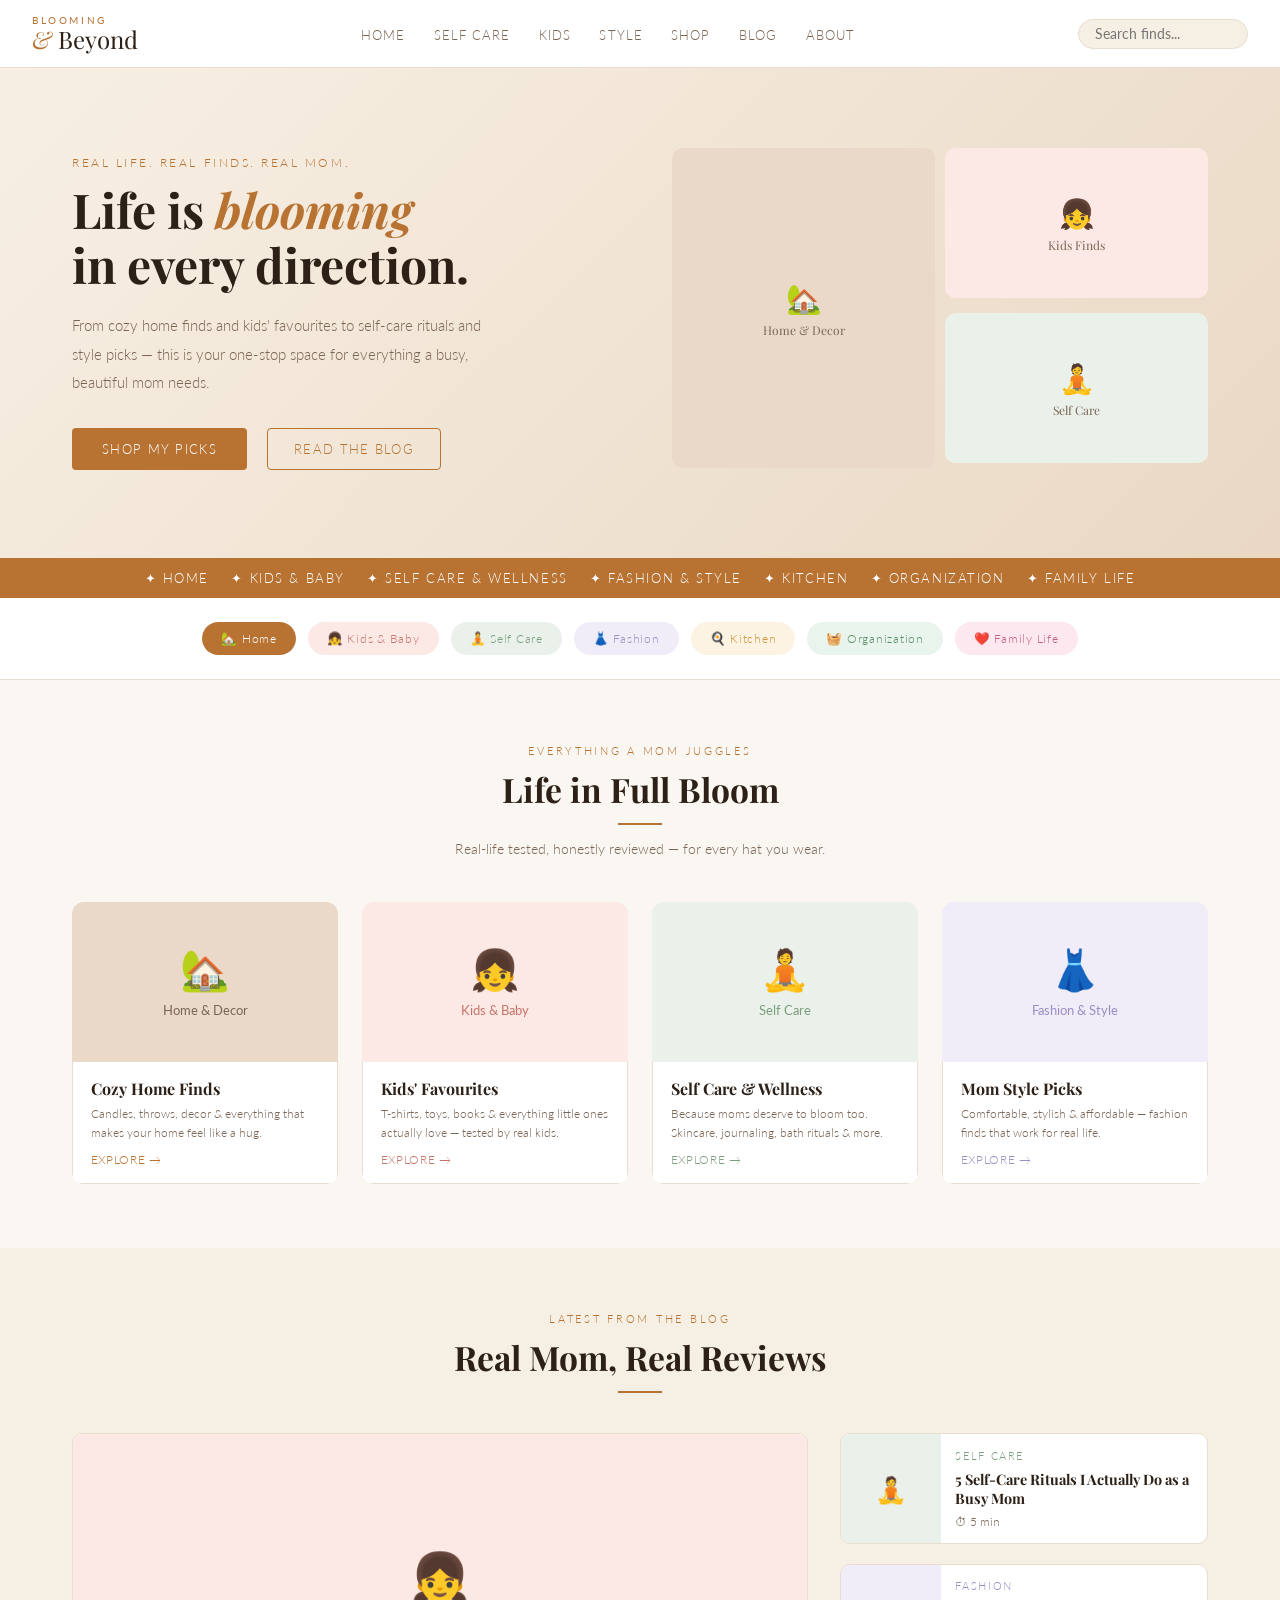
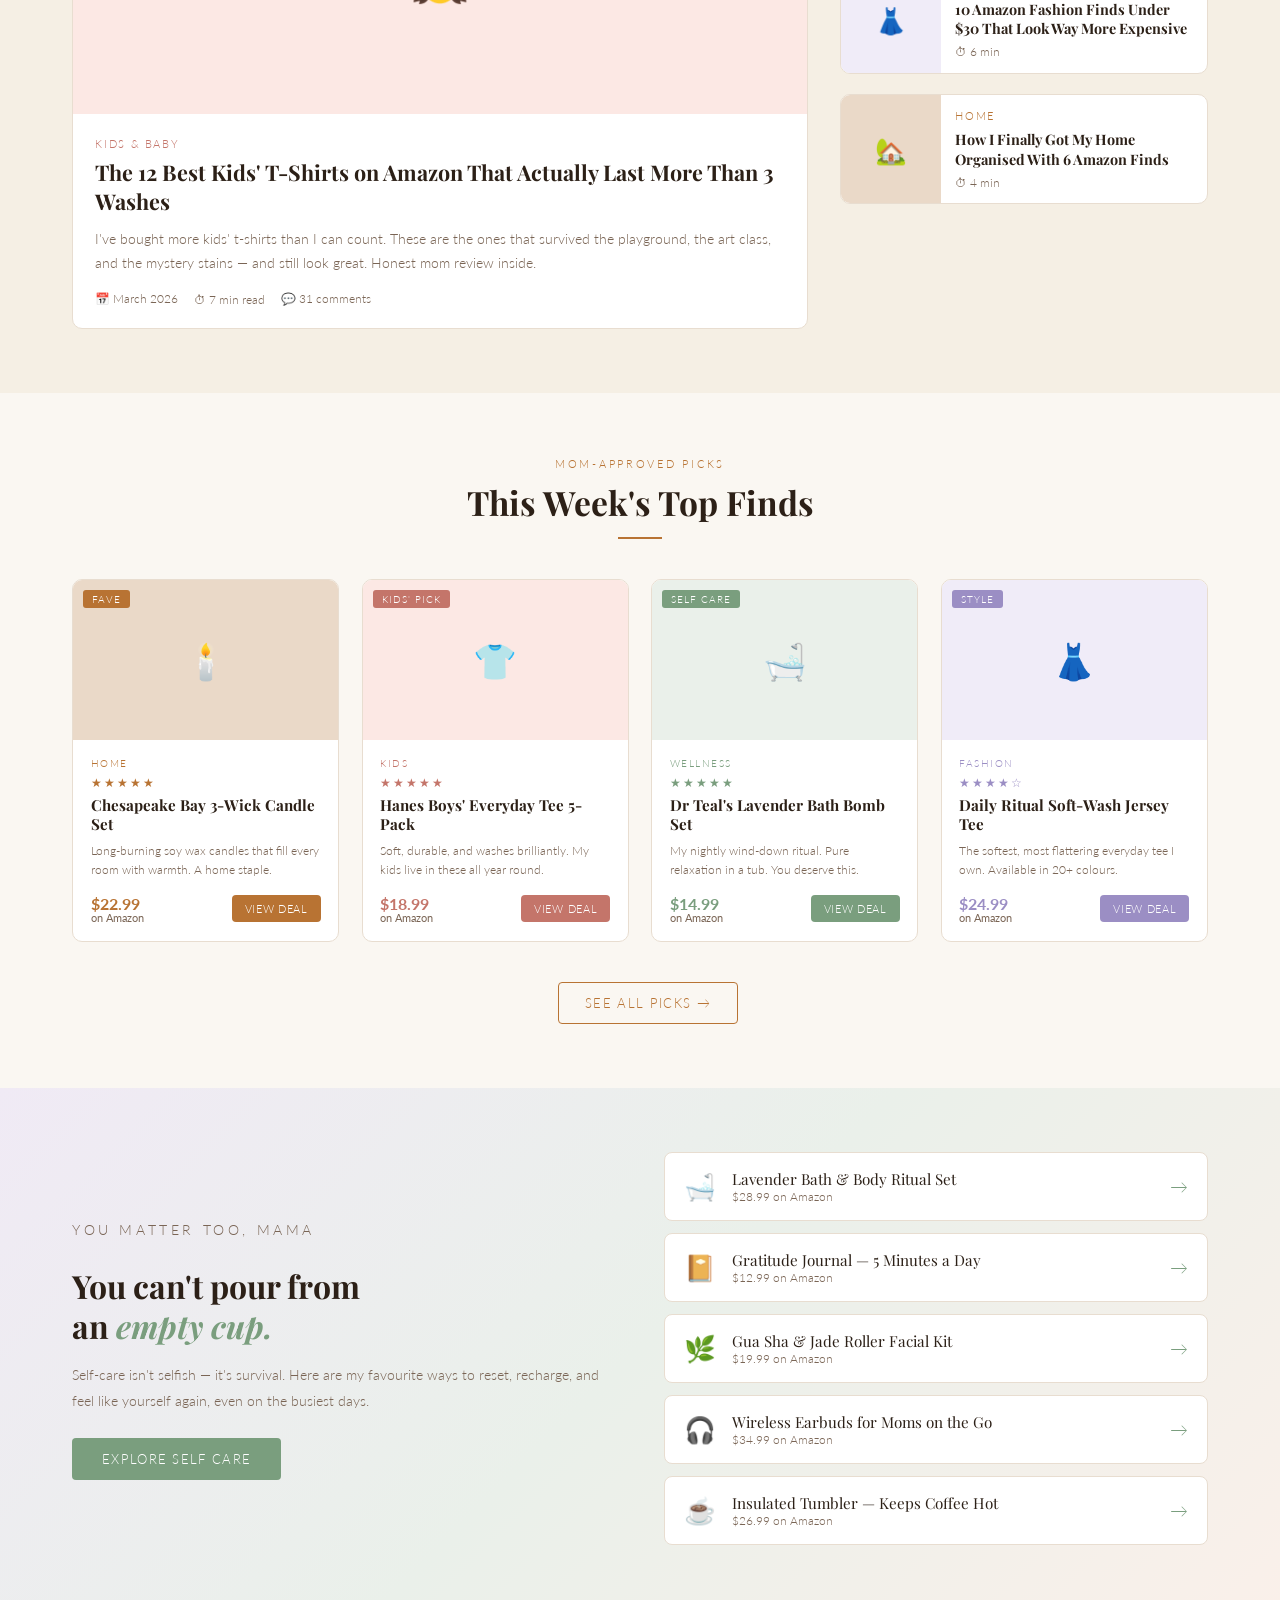
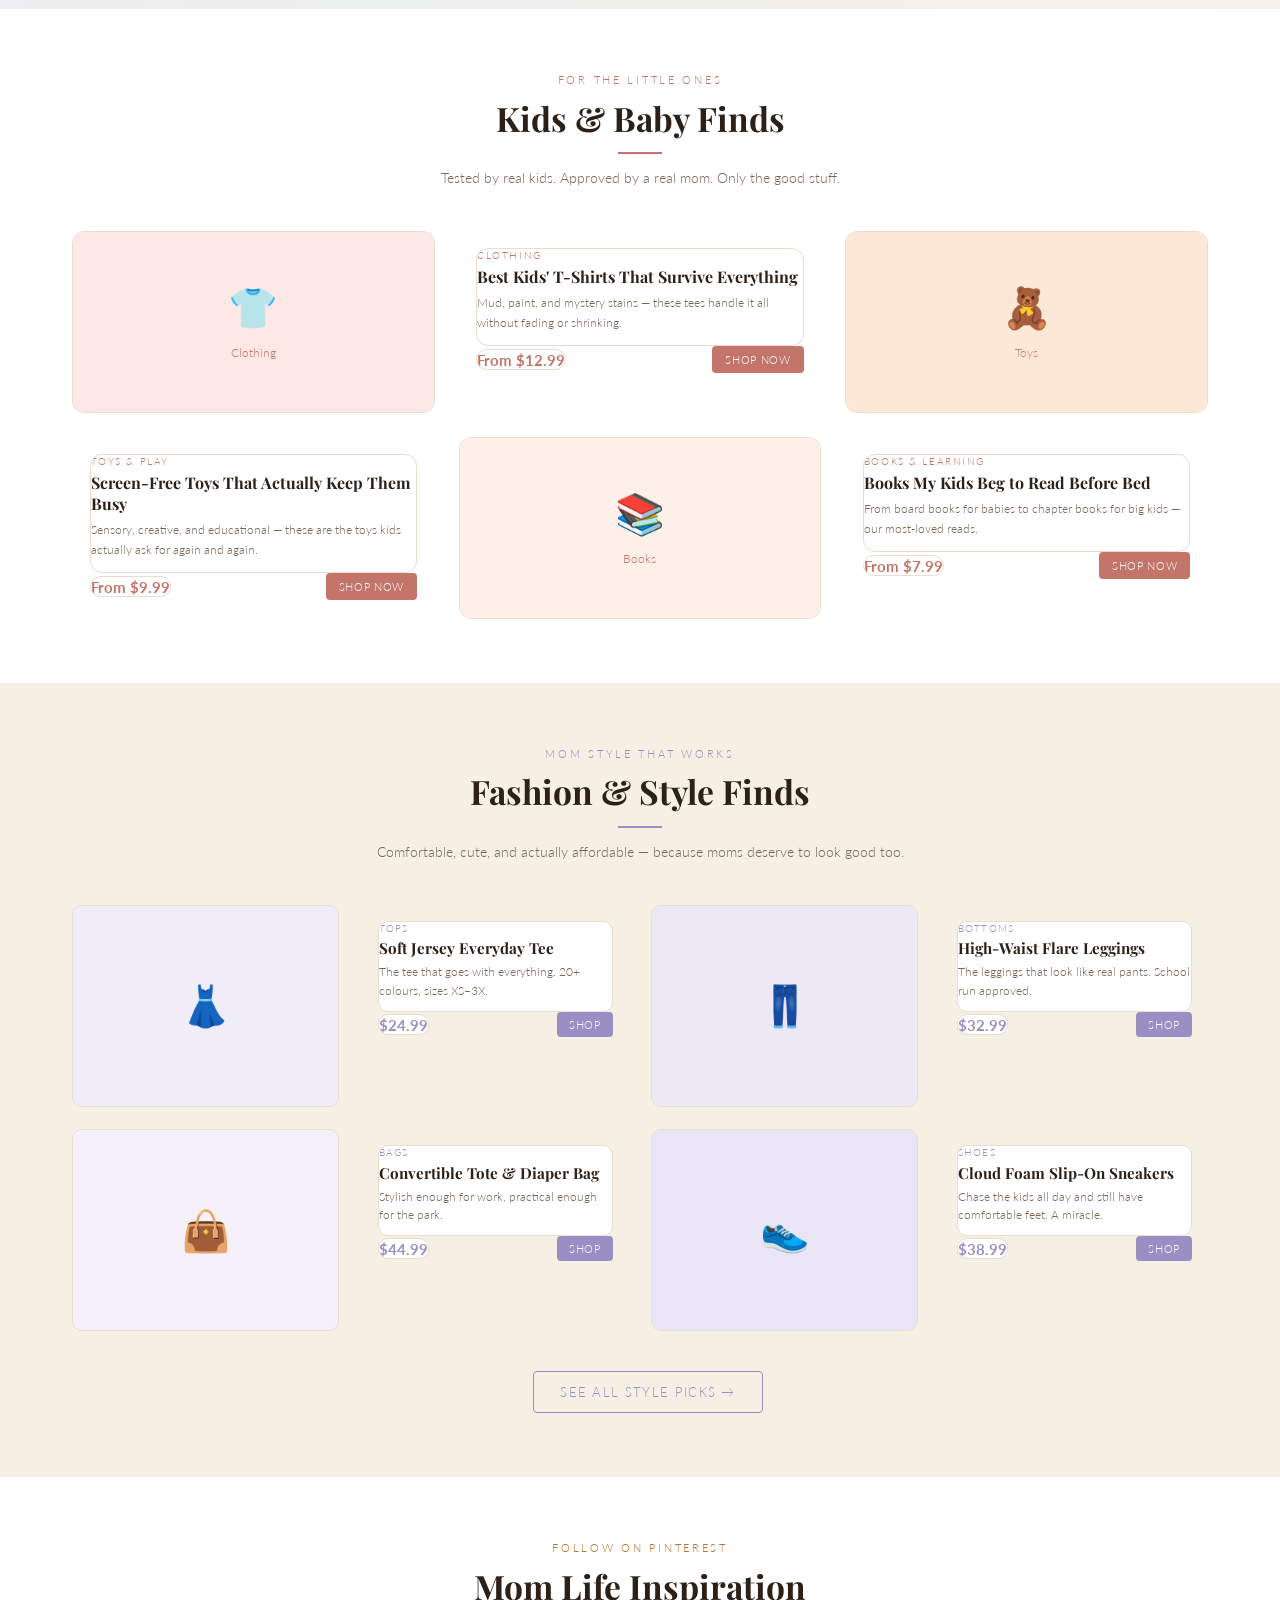
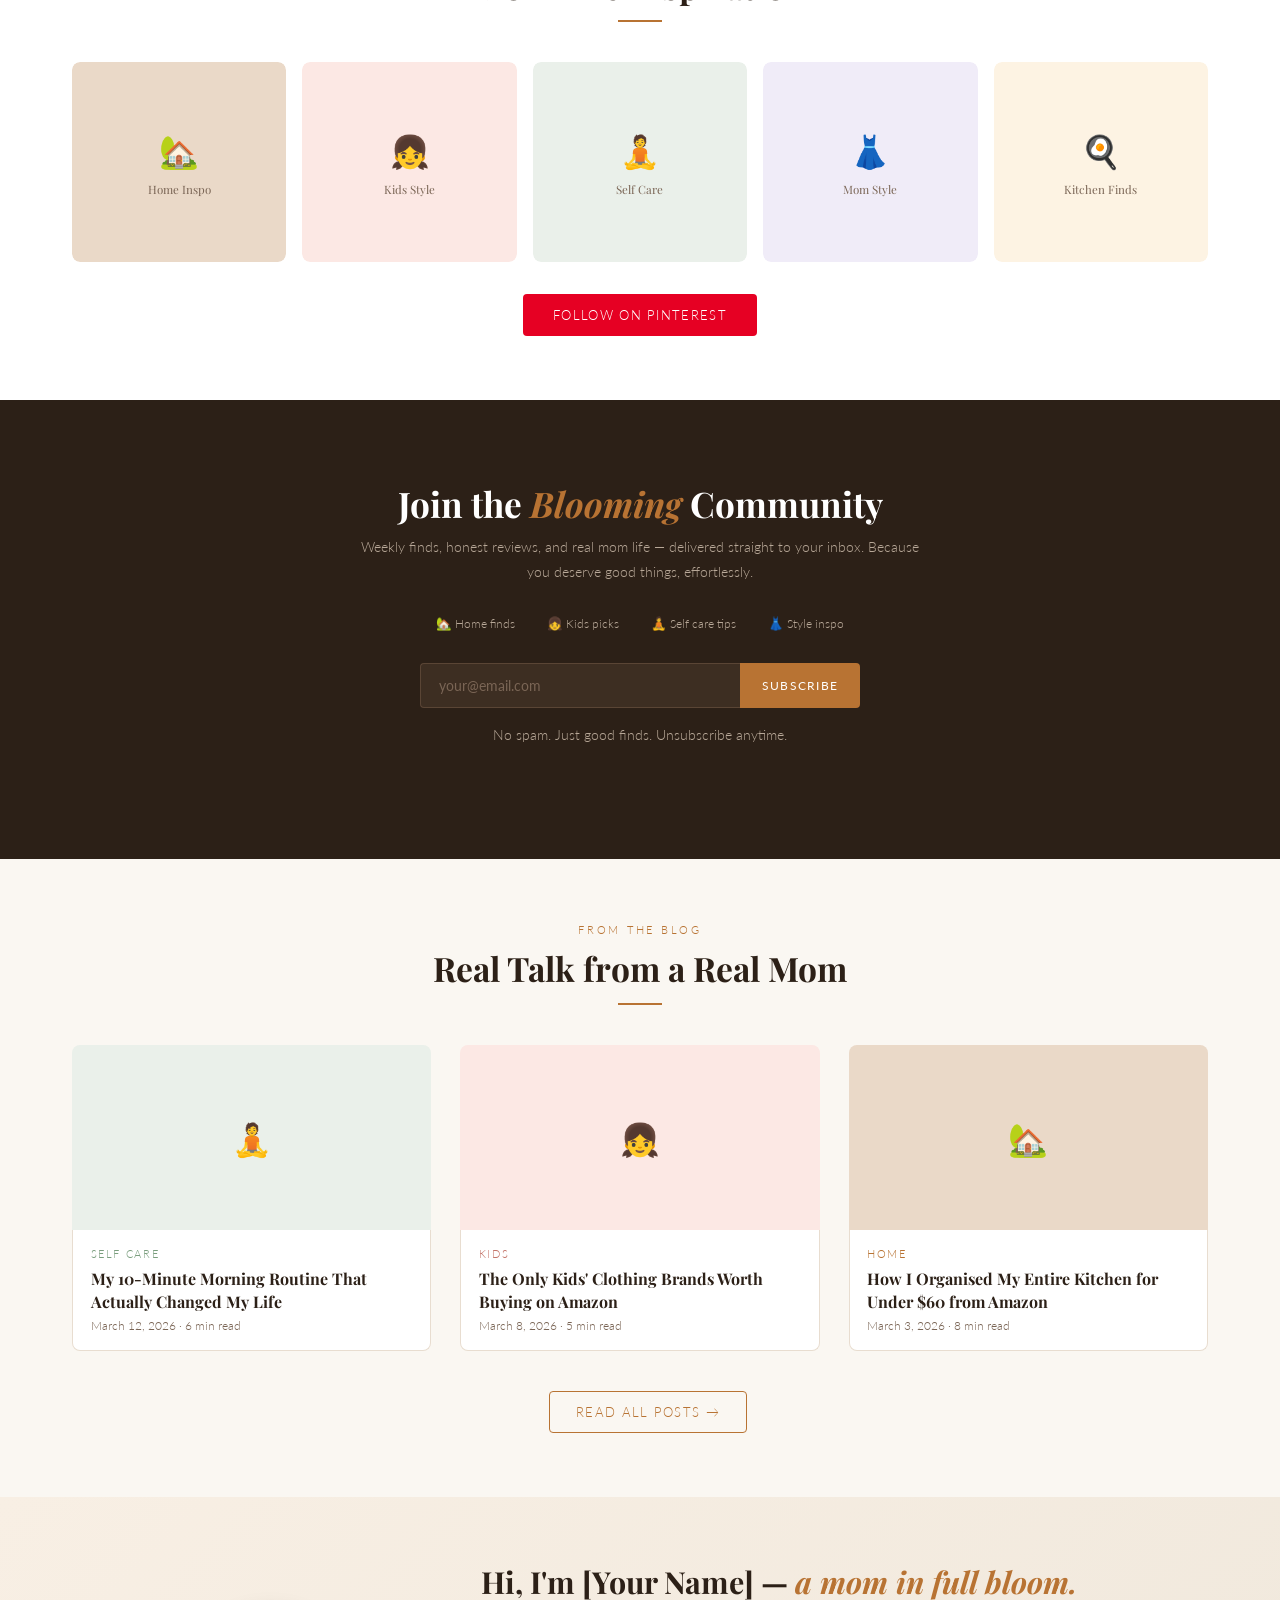
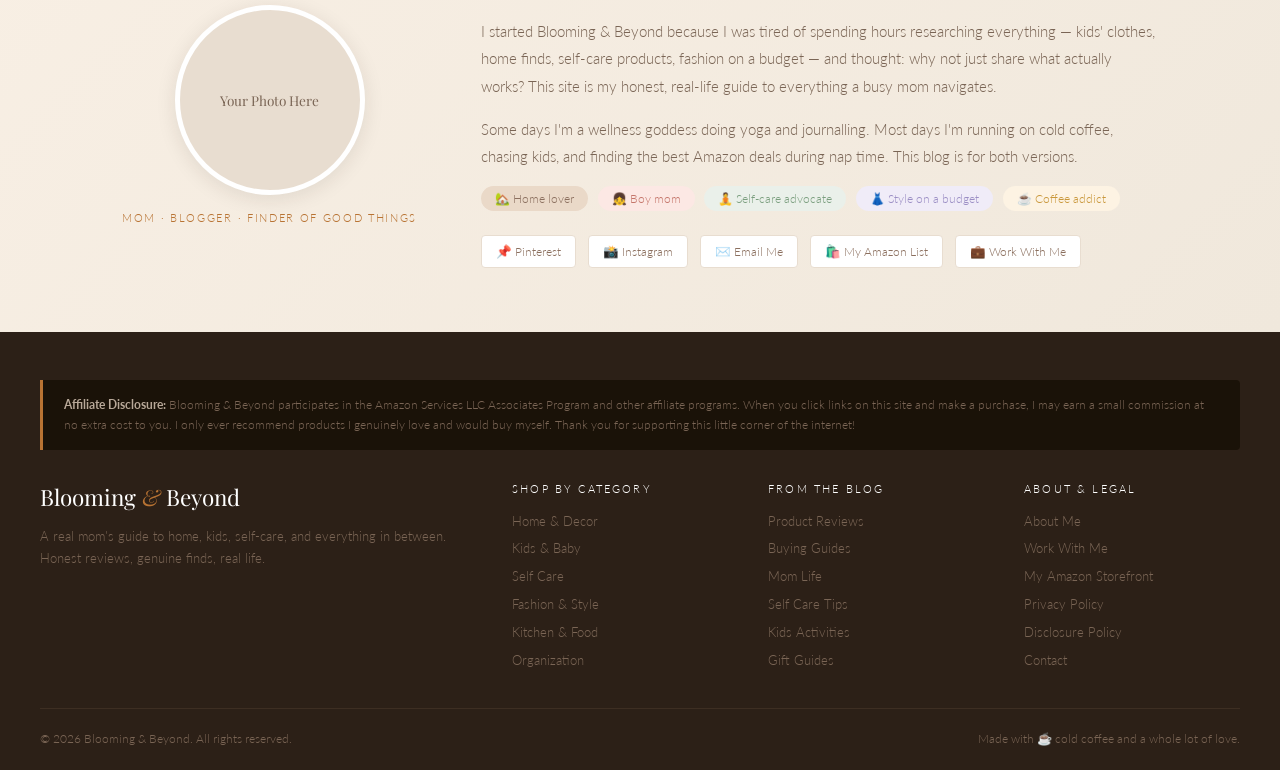
==== index.html @ 8b0863d2 "Add files via upload" ====
<!DOCTYPE html>
<html lang="en">
<head>
<meta charset="UTF-8">
<meta name="viewport" content="width=device-width, initial-scale=1.0">
<title>Blooming & Beyond — A Mom's Guide to Everything That Matters</title>
<link href="https://fonts.googleapis.com/css2?family=Playfair+Display:ital,wght@0,400;0,600;1,400&family=Lato:wght@300;400;700&display=swap" rel="stylesheet">
<style>
:root{--cream:#FAF7F2;--warm:#F5EFE4;--sand:#E8DDD0;--brown:#8B6F5E;--dark:#2C2017;--accent:#B87333;--rose:#C4756A;--sage:#7A9E7E;--lavender:#9B8EC4;--text:#3D2E22;--muted:#7A6555;--white:#FFFFFF;--tag-bg:#EDE4D9;}
*{margin:0;padding:0;box-sizing:border-box;}html{scroll-behavior:smooth;}
body{background:var(--cream);color:var(--text);font-family:'Lato',sans-serif;font-weight:300;}

/* NAV */
nav{background:var(--white);border-bottom:1px solid var(--sand);position:sticky;top:0;z-index:100;padding:0 2rem;display:flex;align-items:center;justify-content:space-between;height:68px;}
.nav-logo{font-family:'Playfair Display',serif;font-size:1.5rem;color:var(--dark);text-decoration:none;display:flex;flex-direction:column;line-height:1.1;}
.nav-logo .sub{font-size:.65rem;letter-spacing:.25em;text-transform:uppercase;color:var(--accent);font-family:'Lato',sans-serif;font-weight:400;}
.nav-logo .main em{color:var(--accent);font-style:italic;}
.nav-links{display:flex;gap:1.8rem;list-style:none;}
.nav-links a{text-decoration:none;color:var(--muted);font-size:.8rem;letter-spacing:.08em;text-transform:uppercase;transition:color .2s;}
.nav-links a:hover{color:var(--accent);}
.nav-search{background:var(--warm);border:1px solid var(--sand);border-radius:20px;padding:6px 16px;font-family:'Lato',sans-serif;font-size:.85rem;color:var(--muted);outline:none;width:170px;}

/* HERO */
.hero-outer{background:linear-gradient(135deg,#F8EFE4,#F0E4D4,#EAD8C4);}
.hero{max-width:1200px;margin:0 auto;padding:5rem 2rem;display:grid;grid-template-columns:1fr 1fr;gap:4rem;align-items:center;}
.hero-eyebrow{font-size:.72rem;letter-spacing:.22em;text-transform:uppercase;color:var(--accent);margin-bottom:.8rem;}
.hero-title{font-family:'Playfair Display',serif;font-size:3rem;line-height:1.15;color:var(--dark);margin-bottom:1.2rem;}
.hero-title em{color:var(--accent);font-style:italic;}
.hero-desc{font-size:.95rem;line-height:1.85;color:var(--muted);margin-bottom:2rem;max-width:420px;}
.btn-primary{background:var(--accent);color:var(--white);border:none;padding:13px 30px;border-radius:4px;font-family:'Lato',sans-serif;font-size:.82rem;letter-spacing:.1em;text-transform:uppercase;cursor:pointer;text-decoration:none;display:inline-block;transition:background .2s,transform .1s;}
.btn-primary:hover{background:#9A5F28;transform:translateY(-1px);}
.btn-outline{background:transparent;color:var(--accent);border:1.5px solid var(--accent);padding:12px 26px;border-radius:4px;font-family:'Lato',sans-serif;font-size:.82rem;letter-spacing:.1em;text-transform:uppercase;cursor:pointer;text-decoration:none;display:inline-block;margin-left:1rem;transition:all .2s;}
.btn-outline:hover{background:var(--accent);color:var(--white);}
.hero-mosaic{display:grid;grid-template-columns:1fr 1fr;grid-template-rows:auto auto auto;gap:10px;}
.mosaic-cell{border-radius:10px;overflow:hidden;}
.mosaic-cell.tall{grid-row:span 2;}
.iph{display:flex;flex-direction:column;align-items:center;justify-content:center;gap:.4rem;font-family:'Playfair Display',serif;color:var(--muted);text-align:center;padding:1rem;}
.iph .ico{font-size:1.8rem;}
.iph .lbl{font-size:.75rem;}

/* TAGLINE STRIP */
.tagline-strip{background:var(--accent);padding:.75rem 2rem;text-align:center;}
.tagline-strip p{color:var(--white);font-size:.82rem;letter-spacing:.12em;text-transform:uppercase;}

/* CATEGORIES */
.categories{background:var(--white);border-bottom:1px solid var(--sand);padding:1.5rem 2rem;}
.cat-inner{max-width:1200px;margin:0 auto;display:flex;gap:.75rem;justify-content:center;flex-wrap:wrap;}
.cat-pill{text-decoration:none;padding:8px 18px;border-radius:20px;font-size:.78rem;letter-spacing:.06em;transition:all .2s;border:1px solid transparent;display:flex;align-items:center;gap:6px;}
.cat-pill.home{background:#EDE4D9;color:#8B6F5E;}.cat-pill.home:hover,.cat-pill.home.active{background:#B87333;color:#fff;}
.cat-pill.kids{background:#FCE8E4;color:#C4756A;}.cat-pill.kids:hover,.cat-pill.kids.active{background:#C4756A;color:#fff;}
.cat-pill.self{background:#EAF0EA;color:#7A9E7E;}.cat-pill.self:hover,.cat-pill.self.active{background:#7A9E7E;color:#fff;}
.cat-pill.fashion{background:#F0ECF8;color:#9B8EC4;}.cat-pill.fashion:hover,.cat-pill.fashion.active{background:#9B8EC4;color:#fff;}
.cat-pill.kitchen{background:#FDF3E3;color:#C9973A;}.cat-pill.kitchen:hover,.cat-pill.kitchen.active{background:#C9973A;color:#fff;}
.cat-pill.org{background:#E8F4EC;color:#5A8F6A;}.cat-pill.org:hover,.cat-pill.org.active{background:#5A8F6A;color:#fff;}
.cat-pill.family{background:#FDE8F0;color:#C06080;}.cat-pill.family:hover,.cat-pill.family.active{background:#C06080;color:#fff;}

/* SECTION COMMON */
.section-wrap{max-width:1200px;margin:0 auto;padding:4rem 2rem;}
.section-header{text-align:center;margin-bottom:2.5rem;}
.section-eyebrow{font-size:.68rem;letter-spacing:.25em;text-transform:uppercase;color:var(--accent);margin-bottom:.6rem;}
.section-title{font-family:'Playfair Display',serif;font-size:2.1rem;color:var(--dark);}
.section-line{width:44px;height:2px;background:var(--accent);margin:.8rem auto 0;}
.section-desc{font-size:.9rem;color:var(--muted);margin-top:.75rem;line-height:1.7;}

/* LIFE CATEGORY BLOCKS */
.life-grid{display:grid;grid-template-columns:repeat(4,1fr);gap:1.5rem;}
.life-card{border-radius:12px;overflow:hidden;text-decoration:none;color:inherit;display:block;transition:transform .2s,box-shadow .2s;position:relative;}
.life-card:hover{transform:translateY(-4px);box-shadow:0 10px 28px rgba(44,32,23,.12);}
.life-img{min-height:160px;display:flex;flex-direction:column;align-items:center;justify-content:center;gap:.5rem;}
.life-img .ico{font-size:2.5rem;}
.life-img .lbl{font-size:.8rem;font-family:'Lato',sans-serif;font-weight:400;}
.life-body{padding:1rem 1.1rem;background:var(--white);border:1px solid var(--sand);border-top:none;}
.life-title{font-family:'Playfair Display',serif;font-size:1rem;color:var(--dark);margin-bottom:.3rem;}
.life-desc{font-size:.78rem;color:var(--muted);line-height:1.55;}
.life-link{font-size:.75rem;color:var(--accent);letter-spacing:.06em;text-transform:uppercase;margin-top:.6rem;display:block;}

/* FEATURED POST */
.posts-grid{display:grid;grid-template-columns:2fr 1fr;gap:2rem;}
.post-card{background:var(--white);border-radius:10px;overflow:hidden;border:1px solid var(--sand);transition:transform .2s,box-shadow .2s;text-decoration:none;color:inherit;display:block;}
.post-card:hover{transform:translateY(-4px);box-shadow:0 12px 32px rgba(44,32,23,.1);}
.post-body{padding:1.4rem;}
.post-tag{font-size:.68rem;letter-spacing:.15em;text-transform:uppercase;margin-bottom:.5rem;}
.post-tag.home{color:var(--accent);}
.post-tag.kids{color:var(--rose);}
.post-tag.self{color:var(--sage);}
.post-tag.fashion{color:var(--lavender);}
.post-tag.kitchen{color:#C9973A;}
.post-tag.org{color:#5A8F6A;}
.post-title{font-family:'Playfair Display',serif;font-size:1.35rem;color:var(--dark);line-height:1.35;margin-bottom:.7rem;}
.post-excerpt{font-size:.88rem;line-height:1.7;color:var(--muted);margin-bottom:1rem;}
.post-meta{font-size:.73rem;color:var(--muted);display:flex;align-items:center;gap:1rem;}
.side-posts{display:flex;flex-direction:column;gap:1.25rem;}
.side-post{background:var(--white);border-radius:10px;overflow:hidden;border:1px solid var(--sand);transition:transform .2s;text-decoration:none;color:inherit;display:grid;grid-template-columns:100px 1fr;}
.side-post:hover{transform:translateY(-2px);}
.side-post .post-body{padding:.9rem;}
.side-post .post-title{font-size:.9rem;margin-bottom:.35rem;}

/* PRODUCT PICKS */
.products-bg{background:var(--warm);}
.products-grid{display:grid;grid-template-columns:repeat(4,1fr);gap:1.4rem;}
.product-card{background:var(--white);border-radius:10px;border:1px solid var(--sand);overflow:hidden;transition:transform .2s,box-shadow .2s;position:relative;}
.product-card:hover{transform:translateY(-4px);box-shadow:0 8px 24px rgba(44,32,23,.1);}
.product-body{padding:1.1rem;}
.product-tag{font-size:.63rem;letter-spacing:.15em;text-transform:uppercase;margin-bottom:.35rem;}
.product-name{font-family:'Playfair Display',serif;font-size:.95rem;color:var(--dark);margin-bottom:.35rem;line-height:1.3;}
.product-desc{font-size:.78rem;color:var(--muted);line-height:1.55;margin-bottom:.9rem;}
.product-footer{display:flex;align-items:center;justify-content:space-between;}
.product-price{font-size:1rem;font-weight:700;color:var(--accent);}
.product-price sub{font-size:.66rem;font-weight:400;color:var(--muted);display:block;line-height:1;}
.btn-amazon{color:var(--white);border:none;padding:7px 13px;border-radius:4px;font-size:.7rem;letter-spacing:.06em;text-transform:uppercase;cursor:pointer;text-decoration:none;display:inline-block;transition:filter .2s;}
.btn-amazon:hover{filter:brightness(.85);}
.badge{position:absolute;top:10px;left:10px;font-size:.62rem;letter-spacing:.1em;text-transform:uppercase;padding:3px 9px;border-radius:3px;}
.stars{font-size:.78rem;margin-bottom:.35rem;letter-spacing:2px;}

/* SELF CARE SECTION */
.selfcare-bg{background:linear-gradient(135deg,#F0EAF5,#EAF0EA,#FAF0EA);}
.selfcare-grid{display:grid;grid-template-columns:1fr 1fr;gap:3rem;align-items:center;}
.selfcare-text h2{font-family:'Playfair Display',serif;font-size:2rem;color:var(--dark);margin-bottom:1rem;line-height:1.25;}
.selfcare-text h2 em{color:var(--sage);font-style:italic;}
.selfcare-text p{font-size:.9rem;line-height:1.8;color:var(--muted);margin-bottom:1.5rem;}
.selfcare-picks{display:flex;flex-direction:column;gap:.75rem;}
.selfcare-pick{background:var(--white);border-radius:8px;padding:1rem 1.2rem;display:flex;align-items:center;gap:1rem;border:1px solid var(--sand);text-decoration:none;color:inherit;transition:border-color .2s,transform .2s;}
.selfcare-pick:hover{border-color:var(--sage);transform:translateX(4px);}
.selfcare-pick .ico{font-size:1.6rem;flex-shrink:0;}
.selfcare-pick .info .name{font-family:'Playfair Display',serif;font-size:.95rem;color:var(--dark);}
.selfcare-pick .info .price{font-size:.78rem;color:var(--muted);}
.selfcare-pick .arrow{margin-left:auto;color:var(--sage);font-size:1.1rem;}

/* KIDS SECTION */
.kids-bg{background:var(--white);}
.kids-grid{display:grid;grid-template-columns:repeat(3,1fr);gap:1.5rem;}
.kids-card{border-radius:12px;overflow:hidden;text-decoration:none;color:inherit;border:1px solid var(--sand);transition:transform .2s,box-shadow .2s;display:block;}
.kids-card:hover{transform:translateY(-4px);box-shadow:0 8px 24px rgba(44,32,23,.1);}
.kids-img{min-height:180px;display:flex;flex-direction:column;align-items:center;justify-content:center;gap:.5rem;}
.kids-body{padding:1.1rem;background:var(--white);}
.kids-tag{font-size:.65rem;letter-spacing:.15em;text-transform:uppercase;color:var(--rose);margin-bottom:.35rem;}
.kids-title{font-family:'Playfair Display',serif;font-size:1rem;color:var(--dark);margin-bottom:.35rem;line-height:1.3;}
.kids-desc{font-size:.78rem;color:var(--muted);line-height:1.55;margin-bottom:.8rem;}
.kids-footer{display:flex;align-items:center;justify-content:space-between;}
.kids-price{font-size:.95rem;font-weight:700;color:var(--rose);}

/* FASHION SECTION */
.fashion-bg{background:var(--warm);}
.fashion-grid{display:grid;grid-template-columns:repeat(4,1fr);gap:1.4rem;}
.fashion-card{background:var(--white);border-radius:10px;border:1px solid var(--sand);overflow:hidden;transition:transform .2s;position:relative;text-decoration:none;color:inherit;display:block;}
.fashion-card:hover{transform:translateY(-3px);}
.fashion-img{min-height:200px;display:flex;flex-direction:column;align-items:center;justify-content:center;}
.fashion-body{padding:1rem;}
.fashion-tag{font-size:.63rem;letter-spacing:.12em;text-transform:uppercase;color:var(--lavender);margin-bottom:.3rem;}
.fashion-name{font-family:'Playfair Display',serif;font-size:.95rem;color:var(--dark);margin-bottom:.3rem;}
.fashion-desc{font-size:.76rem;color:var(--muted);line-height:1.5;margin-bottom:.7rem;}
.fashion-price{font-size:.95rem;font-weight:700;color:var(--lavender);}

/* PINTEREST */
.pin-grid{display:grid;grid-template-columns:repeat(5,1fr);gap:1rem;}
.pin-card{border-radius:8px;overflow:hidden;position:relative;cursor:pointer;}
.pin-card .iph{transition:transform .3s;}.pin-card:hover .iph{transform:scale(1.04);}
.pin-overlay{position:absolute;inset:0;background:rgba(44,32,23,.45);opacity:0;transition:opacity .3s;display:flex;align-items:center;justify-content:center;}
.pin-card:hover .pin-overlay{opacity:1;}
.pin-save{background:#E60023;color:white;border:none;padding:8px 18px;border-radius:20px;font-family:'Lato',sans-serif;font-size:.8rem;font-weight:700;cursor:pointer;}

/* NEWSLETTER */
.newsletter{background:var(--dark);color:var(--white);padding:5rem 2rem;text-align:center;}
.newsletter-inner{max-width:580px;margin:0 auto;}
.newsletter h2{font-family:'Playfair Display',serif;font-size:2.2rem;margin-bottom:.5rem;}
.newsletter h2 em{color:var(--accent);font-style:italic;}
.newsletter p{font-size:.9rem;color:#B8A898;line-height:1.7;margin-bottom:2rem;}
.nl-perks{display:flex;justify-content:center;gap:2rem;margin-bottom:2rem;flex-wrap:wrap;}
.nl-perk{font-size:.78rem;color:#B8A898;display:flex;align-items:center;gap:.4rem;}
.nl-form{display:flex;max-width:440px;margin:0 auto;}
.nl-input{flex:1;padding:13px 18px;border:1px solid #5A4535;border-right:none;border-radius:4px 0 0 4px;font-family:'Lato',sans-serif;font-size:.88rem;outline:none;background:#3D2E22;color:var(--white);}
.nl-input::placeholder{color:#7A6555;}
.nl-btn{background:var(--accent);color:white;border:none;padding:13px 22px;border-radius:0 4px 4px 0;font-family:'Lato',sans-serif;font-size:.78rem;letter-spacing:.1em;text-transform:uppercase;cursor:pointer;white-space:nowrap;}
.nl-btn:hover{background:#9A5F28;}
.nl-note{font-size:.72rem;color:#5A4535;margin-top:.9rem;}

/* RECENT BLOG */
.blog-grid{display:grid;grid-template-columns:repeat(3,1fr);gap:1.8rem;}
.blog-card{text-decoration:none;color:inherit;display:block;}
.blog-info{padding:1.1rem;background:var(--white);border:1px solid var(--sand);border-top:none;border-radius:0 0 8px 8px;}
.blog-card:hover .blog-info{border-color:var(--accent);}
.blog-info .post-title{font-family:'Playfair Display',serif;font-size:1rem;color:var(--dark);margin-bottom:.4rem;line-height:1.4;}

/* ABOUT */
.about-strip{background:linear-gradient(135deg,#F8EFE4,#F0E8DC);}
.about-inner{max-width:1100px;margin:0 auto;padding:4rem 2rem;display:grid;grid-template-columns:auto 1fr;gap:4rem;align-items:center;}
.about-avatar-wrap{display:flex;flex-direction:column;align-items:center;gap:1rem;}
.about-avatar{width:190px;height:190px;border-radius:50%;background:var(--sand);display:flex;align-items:center;justify-content:center;font-family:'Playfair Display',serif;font-size:.85rem;color:var(--muted);text-align:center;border:5px solid var(--white);box-shadow:0 4px 20px rgba(44,32,23,.1);}
.about-role{font-size:.7rem;letter-spacing:.15em;text-transform:uppercase;color:var(--accent);text-align:center;}
.about-text h3{font-family:'Playfair Display',serif;font-size:1.9rem;color:var(--dark);margin-bottom:1rem;}
.about-text h3 em{color:var(--accent);font-style:italic;}
.about-text p{font-size:.92rem;line-height:1.85;color:var(--muted);margin-bottom:1rem;}
.life-tags{display:flex;gap:.6rem;flex-wrap:wrap;margin-bottom:1.5rem;}
.life-tag{padding:5px 14px;border-radius:14px;font-size:.75rem;}
.social-links{display:flex;gap:.75rem;flex-wrap:wrap;}
.social-link{background:var(--white);color:var(--brown);border:1px solid var(--sand);padding:8px 14px;border-radius:4px;font-size:.78rem;text-decoration:none;transition:all .2s;}
.social-link:hover{background:var(--accent);color:var(--white);border-color:var(--accent);}

/* FOOTER */
footer{background:var(--dark);color:#7A6555;padding:3rem 2rem 1.5rem;}
.footer-inner{max-width:1200px;margin:0 auto;}
.footer-grid{display:grid;grid-template-columns:2fr 1fr 1fr 1fr;gap:2.5rem;margin-bottom:2.5rem;}
.footer-brand{font-family:'Playfair Display',serif;font-size:1.4rem;color:var(--white);margin-bottom:.8rem;}
.footer-brand em{color:var(--accent);font-style:italic;}
.footer-desc{font-size:.82rem;line-height:1.7;}
.footer-heading{font-size:.68rem;letter-spacing:.2em;text-transform:uppercase;color:var(--white);margin-bottom:.9rem;}
.footer-links{list-style:none;display:flex;flex-direction:column;gap:.55rem;}
.footer-links a{text-decoration:none;color:#7A6555;font-size:.82rem;transition:color .2s;}
.footer-links a:hover{color:var(--accent);}
.footer-bottom{border-top:1px solid #3D2E22;padding-top:1.4rem;display:flex;justify-content:space-between;align-items:center;font-size:.76rem;flex-wrap:wrap;gap:.5rem;}
.affiliate-disc{background:#1A1208;border-left:3px solid var(--accent);padding:.9rem 1.3rem;margin-bottom:2rem;font-size:.76rem;line-height:1.7;border-radius:0 4px 4px 0;}

/* ANIMATIONS */
.fade-in{opacity:0;transform:translateY(22px);transition:opacity .65s ease,transform .65s ease;}
.fade-in.visible{opacity:1;transform:translateY(0);}

@media(max-width:900px){
  .hero{grid-template-columns:1fr;padding:3rem 1.5rem;}.hero-text{padding-left:0;}
  .life-grid,.products-grid,.fashion-grid{grid-template-columns:repeat(2,1fr);}
  .kids-grid{grid-template-columns:1fr 1fr;}
  .posts-grid,.selfcare-grid,.about-inner{grid-template-columns:1fr;}
  .pin-grid{grid-template-columns:repeat(3,1fr);}
  .blog-grid{grid-template-columns:1fr 1fr;}
  .footer-grid{grid-template-columns:1fr 1fr;}
}
</style>
</head>
<body>

<!-- NAV -->
<nav>
  <a class="nav-logo" href="#">
    <span class="sub">Blooming</span>
    <span class="main"><em>&</em> Beyond</span>
  </a>
  <ul class="nav-links">
    <li><a href="#home">Home</a></li>
    <li><a href="#selfcare">Self Care</a></li>
    <li><a href="#kids">Kids</a></li>
    <li><a href="#fashion">Style</a></li>
    <li><a href="#products">Shop</a></li>
    <li><a href="#blog">Blog</a></li>
    <li><a href="#about">About</a></li>
  </ul>
  <input class="nav-search" type="text" placeholder="Search finds...">
</nav>

<!-- HERO -->
<section id="home">
<div class="hero-outer">
<div class="hero">
  <div class="hero-text">
    <p class="hero-eyebrow">Real life. Real finds. Real mom.</p>
    <h1 class="hero-title">Life is <em>blooming</em><br>in every direction.</h1>
    <p class="hero-desc">From cozy home finds and kids' favourites to self-care rituals and style picks — this is your one-stop space for everything a busy, beautiful mom needs.</p>
    <a href="#products" class="btn-primary">Shop My Picks</a>
    <a href="#blog" class="btn-outline">Read the Blog</a>
  </div>
  <div class="hero-mosaic">
    <div class="mosaic-cell tall"><div class="iph" style="background:#EAD9C8;min-height:320px;border-radius:10px;"><span class="ico">🏡</span><span class="lbl">Home & Decor</span></div></div>
    <div class="mosaic-cell"><div class="iph" style="background:#FCE8E4;min-height:150px;border-radius:10px;"><span class="ico">👧</span><span class="lbl">Kids Finds</span></div></div>
    <div class="mosaic-cell"><div class="iph" style="background:#EAF0EA;min-height:150px;border-radius:10px;"><span class="ico">🧘</span><span class="lbl">Self Care</span></div></div>
  </div>
</div>
</div>
</section>

<!-- TAGLINE -->
<div class="tagline-strip">
  <p>✦ Home &nbsp;&nbsp; ✦ Kids &amp; Baby &nbsp;&nbsp; ✦ Self Care &amp; Wellness &nbsp;&nbsp; ✦ Fashion &amp; Style &nbsp;&nbsp; ✦ Kitchen &nbsp;&nbsp; ✦ Organization &nbsp;&nbsp; ✦ Family Life</p>
</div>

<!-- CATEGORIES -->
<div class="categories">
  <div class="cat-inner">
    <a href="#" class="cat-pill home active">🏡 Home</a>
    <a href="#" class="cat-pill kids">👧 Kids &amp; Baby</a>
    <a href="#" class="cat-pill self">🧘 Self Care</a>
    <a href="#" class="cat-pill fashion">👗 Fashion</a>
    <a href="#" class="cat-pill kitchen">🍳 Kitchen</a>
    <a href="#" class="cat-pill org">🧺 Organization</a>
    <a href="#" class="cat-pill family">❤️ Family Life</a>
  </div>
</div>

<!-- LIFE SECTIONS OVERVIEW -->
<section class="section-wrap fade-in">
  <div class="section-header">
    <p class="section-eyebrow">Everything a mom juggles</p>
    <h2 class="section-title">Life in Full Bloom</h2>
    <div class="section-line"></div>
    <p class="section-desc">Real-life tested, honestly reviewed — for every hat you wear.</p>
  </div>
  <div class="life-grid">
    <a href="#" class="life-card">
      <div class="life-img" style="background:#EAD9C8;"><span class="ico">🏡</span><span class="lbl" style="color:var(--muted);">Home & Decor</span></div>
      <div class="life-body">
        <h3 class="life-title">Cozy Home Finds</h3>
        <p class="life-desc">Candles, throws, decor & everything that makes your home feel like a hug.</p>
        <span class="life-link">Explore →</span>
      </div>
    </a>
    <a href="#" class="life-card">
      <div class="life-img" style="background:#FCE8E4;"><span class="ico">👧</span><span class="lbl" style="color:#C4756A;">Kids & Baby</span></div>
      <div class="life-body">
        <h3 class="life-title">Kids' Favourites</h3>
        <p class="life-desc">T-shirts, toys, books & everything little ones actually love — tested by real kids.</p>
        <span class="life-link" style="color:var(--rose);">Explore →</span>
      </div>
    </a>
    <a href="#" class="life-card">
      <div class="life-img" style="background:#EAF0EA;"><span class="ico">🧘</span><span class="lbl" style="color:#7A9E7E;">Self Care</span></div>
      <div class="life-body">
        <h3 class="life-title">Self Care & Wellness</h3>
        <p class="life-desc">Because moms deserve to bloom too. Skincare, journaling, bath rituals & more.</p>
        <span class="life-link" style="color:var(--sage);">Explore →</span>
      </div>
    </a>
    <a href="#" class="life-card">
      <div class="life-img" style="background:#F0ECF8;"><span class="ico">👗</span><span class="lbl" style="color:#9B8EC4;">Fashion & Style</span></div>
      <div class="life-body">
        <h3 class="life-title">Mom Style Picks</h3>
        <p class="life-desc">Comfortable, stylish & affordable — fashion finds that work for real life.</p>
        <span class="life-link" style="color:var(--lavender);">Explore →</span>
      </div>
    </a>
  </div>
</section>

<!-- FEATURED BLOG POSTS -->
<section style="background:var(--warm);">
<div class="section-wrap fade-in">
  <div class="section-header">
    <p class="section-eyebrow">Latest from the blog</p>
    <h2 class="section-title">Real Mom, Real Reviews</h2>
    <div class="section-line"></div>
  </div>
  <div class="posts-grid">
    <a href="#" class="post-card">
      <div class="iph" style="background:#FCE8E4;min-height:280px;border-radius:0;font-size:3rem;"><span>👧</span></div>
      <div class="post-body">
        <p class="post-tag kids">Kids & Baby</p>
        <h2 class="post-title">The 12 Best Kids' T-Shirts on Amazon That Actually Last More Than 3 Washes</h2>
        <p class="post-excerpt">I've bought more kids' t-shirts than I can count. These are the ones that survived the playground, the art class, and the mystery stains — and still look great. Honest mom review inside.</p>
        <div class="post-meta"><span>📅 March 2026</span><span>⏱ 7 min read</span><span>💬 31 comments</span></div>
      </div>
    </a>
    <div class="side-posts">
      <a href="#" class="side-post">
        <div class="iph" style="background:#EAF0EA;min-height:100px;font-size:1.6rem;border-radius:0;"><span>🧘</span></div>
        <div class="post-body"><p class="post-tag self">Self Care</p><h3 class="post-title">5 Self-Care Rituals I Actually Do as a Busy Mom</h3><p class="post-meta"><span>⏱ 5 min</span></p></div>
      </a>
      <a href="#" class="side-post">
        <div class="iph" style="background:#F0ECF8;min-height:100px;font-size:1.6rem;border-radius:0;"><span>👗</span></div>
        <div class="post-body"><p class="post-tag fashion">Fashion</p><h3 class="post-title">10 Amazon Fashion Finds Under $30 That Look Way More Expensive</h3><p class="post-meta"><span>⏱ 6 min</span></p></div>
      </a>
      <a href="#" class="side-post">
        <div class="iph" style="background:#EAD9C8;min-height:100px;font-size:1.6rem;border-radius:0;"><span>🏡</span></div>
        <div class="post-body"><p class="post-tag home">Home</p><h3 class="post-title">How I Finally Got My Home Organised With 6 Amazon Finds</h3><p class="post-meta"><span>⏱ 4 min</span></p></div>
      </a>
    </div>
  </div>
</div>
</section>

<!-- PRODUCT PICKS -->
<section id="products">
<div class="section-wrap fade-in">
  <div class="section-header">
    <p class="section-eyebrow">Mom-approved picks</p>
    <h2 class="section-title">This Week's Top Finds</h2>
    <div class="section-line"></div>
  </div>
  <div class="products-grid">
    <div class="product-card">
      <span class="badge" style="background:#B87333;color:#fff;">Fave</span>
      <div class="iph" style="background:#EAD9C8;min-height:160px;font-size:2.2rem;"><span>🕯️</span></div>
      <div class="product-body">
        <p class="product-tag" style="color:var(--accent);">Home</p>
        <div class="stars" style="color:var(--accent);">★★★★★</div>
        <h3 class="product-name">Chesapeake Bay 3-Wick Candle Set</h3>
        <p class="product-desc">Long-burning soy wax candles that fill every room with warmth. A home staple.</p>
        <div class="product-footer"><div class="product-price">$22.99<sub>on Amazon</sub></div><a href="#" class="btn-amazon" style="background:#B87333;">View Deal</a></div>
      </div>
    </div>
    <div class="product-card">
      <span class="badge" style="background:#C4756A;color:#fff;">Kids' Pick</span>
      <div class="iph" style="background:#FCE8E4;min-height:160px;font-size:2.2rem;"><span>👕</span></div>
      <div class="product-body">
        <p class="product-tag" style="color:var(--rose);">Kids</p>
        <div class="stars" style="color:var(--rose);">★★★★★</div>
        <h3 class="product-name">Hanes Boys' Everyday Tee 5-Pack</h3>
        <p class="product-desc">Soft, durable, and washes brilliantly. My kids live in these all year round.</p>
        <div class="product-footer"><div class="product-price" style="color:var(--rose);">$18.99<sub>on Amazon</sub></div><a href="#" class="btn-amazon" style="background:#C4756A;">View Deal</a></div>
      </div>
    </div>
    <div class="product-card">
      <span class="badge" style="background:#7A9E7E;color:#fff;">Self Care</span>
      <div class="iph" style="background:#EAF0EA;min-height:160px;font-size:2.2rem;"><span>🛁</span></div>
      <div class="product-body">
        <p class="product-tag" style="color:var(--sage);">Wellness</p>
        <div class="stars" style="color:var(--sage);">★★★★★</div>
        <h3 class="product-name">Dr Teal's Lavender Bath Bomb Set</h3>
        <p class="product-desc">My nightly wind-down ritual. Pure relaxation in a tub. You deserve this.</p>
        <div class="product-footer"><div class="product-price" style="color:var(--sage);">$14.99<sub>on Amazon</sub></div><a href="#" class="btn-amazon" style="background:#7A9E7E;">View Deal</a></div>
      </div>
    </div>
    <div class="product-card">
      <span class="badge" style="background:#9B8EC4;color:#fff;">Style</span>
      <div class="iph" style="background:#F0ECF8;min-height:160px;font-size:2.2rem;"><span>👗</span></div>
      <div class="product-body">
        <p class="product-tag" style="color:var(--lavender);">Fashion</p>
        <div class="stars" style="color:var(--lavender);">★★★★☆</div>
        <h3 class="product-name">Daily Ritual Soft-Wash Jersey Tee</h3>
        <p class="product-desc">The softest, most flattering everyday tee I own. Available in 20+ colours.</p>
        <div class="product-footer"><div class="product-price" style="color:var(--lavender);">$24.99<sub>on Amazon</sub></div><a href="#" class="btn-amazon" style="background:#9B8EC4;">View Deal</a></div>
      </div>
    </div>
  </div>
  <div style="text-align:center;margin-top:2.5rem;"><a href="#" class="btn-outline">See All Picks →</a></div>
</div>
</section>

<!-- SELF CARE SECTION -->
<section class="selfcare-bg" id="selfcare">
<div class="section-wrap fade-in">
  <div class="selfcare-grid">
    <div class="selfcare-text">
      <p class="section-eyebrow" style="text-align:left;">You matter too, mama</p>
      <h2>You can't pour from<br>an <em>empty cup.</em></h2>
      <p>Self-care isn't selfish — it's survival. Here are my favourite ways to reset, recharge, and feel like yourself again, even on the busiest days.</p>
      <a href="#" class="btn-primary" style="background:var(--sage);">Explore Self Care</a>
    </div>
    <div class="selfcare-picks">
      <a href="#" class="selfcare-pick">
        <span class="ico">🛁</span>
        <div class="info"><div class="name">Lavender Bath & Body Ritual Set</div><div class="price">$28.99 on Amazon</div></div>
        <span class="arrow">→</span>
      </a>
      <a href="#" class="selfcare-pick">
        <span class="ico">📔</span>
        <div class="info"><div class="name">Gratitude Journal — 5 Minutes a Day</div><div class="price">$12.99 on Amazon</div></div>
        <span class="arrow">→</span>
      </a>
      <a href="#" class="selfcare-pick">
        <span class="ico">🌿</span>
        <div class="info"><div class="name">Gua Sha & Jade Roller Facial Kit</div><div class="price">$19.99 on Amazon</div></div>
        <span class="arrow">→</span>
      </a>
      <a href="#" class="selfcare-pick">
        <span class="ico">🎧</span>
        <div class="info"><div class="name">Wireless Earbuds for Moms on the Go</div><div class="price">$34.99 on Amazon</div></div>
        <span class="arrow">→</span>
      </a>
      <a href="#" class="selfcare-pick">
        <span class="ico">☕</span>
        <div class="info"><div class="name">Insulated Tumbler — Keeps Coffee Hot</div><div class="price">$26.99 on Amazon</div></div>
        <span class="arrow">→</span>
      </a>
    </div>
  </div>
</div>
</section>

<!-- KIDS SECTION -->
<section class="kids-bg" id="kids">
<div class="section-wrap fade-in">
  <div class="section-header">
    <p class="section-eyebrow" style="color:var(--rose);">For the little ones</p>
    <h2 class="section-title">Kids & Baby Finds</h2>
    <div class="section-line" style="background:var(--rose);"></div>
    <p class="section-desc">Tested by real kids. Approved by a real mom. Only the good stuff.</p>
  </div>
  <div class="kids-grid">
    <a href="#" class="kids-card">
      <div class="kids-img" style="background:#FCE8E4;"><span style="font-size:2.5rem;">👕</span><span style="font-size:.78rem;color:#C4756A;margin-top:.3rem;">Clothing</span></div>
      <div class="kids-body">
        <p class="kids-tag">Clothing</p>
        <h3 class="kids-title">Best Kids' T-Shirts That Survive Everything</h3>
        <p class="kids-desc">Mud, paint, and mystery stains — these tees handle it all without fading or shrinking.</p>
        <div class="kids-footer"><span class="kids-price">From $12.99</span><a href="#" class="btn-amazon" style="background:#C4756A;font-size:.7rem;padding:7px 13px;">Shop Now</a></div>
      </div>
    </a>
    <a href="#" class="kids-card">
      <div class="kids-img" style="background:#FDE8D8;"><span style="font-size:2.5rem;">🧸</span><span style="font-size:.78rem;color:#C98060;margin-top:.3rem;">Toys</span></div>
      <div class="kids-body">
        <p class="kids-tag">Toys & Play</p>
        <h3 class="kids-title">Screen-Free Toys That Actually Keep Them Busy</h3>
        <p class="kids-desc">Sensory, creative, and educational — these are the toys kids actually ask for again and again.</p>
        <div class="kids-footer"><span class="kids-price">From $9.99</span><a href="#" class="btn-amazon" style="background:#C4756A;font-size:.7rem;padding:7px 13px;">Shop Now</a></div>
      </div>
    </a>
    <a href="#" class="kids-card">
      <div class="kids-img" style="background:#FCF0E8;"><span style="font-size:2.5rem;">📚</span><span style="font-size:.78rem;color:#C4756A;margin-top:.3rem;">Books</span></div>
      <div class="kids-body">
        <p class="kids-tag">Books & Learning</p>
        <h3 class="kids-title">Books My Kids Beg to Read Before Bed</h3>
        <p class="kids-desc">From board books for babies to chapter books for big kids — our most-loved reads.</p>
        <div class="kids-footer"><span class="kids-price">From $7.99</span><a href="#" class="btn-amazon" style="background:#C4756A;font-size:.7rem;padding:7px 13px;">Shop Now</a></div>
      </div>
    </a>
  </div>
</div>
</section>

<!-- FASHION SECTION -->
<section class="fashion-bg" id="fashion">
<div class="section-wrap fade-in">
  <div class="section-header">
    <p class="section-eyebrow" style="color:var(--lavender);">Mom style that works</p>
    <h2 class="section-title">Fashion & Style Finds</h2>
    <div class="section-line" style="background:var(--lavender);"></div>
    <p class="section-desc">Comfortable, cute, and actually affordable — because moms deserve to look good too.</p>
  </div>
  <div class="fashion-grid">
    <a href="#" class="fashion-card">
      <div class="fashion-img" style="background:#F0ECF8;min-height:200px;"><span style="font-size:2.5rem;">👗</span></div>
      <div class="fashion-body">
        <p class="fashion-tag">Tops</p>
        <h3 class="fashion-name">Soft Jersey Everyday Tee</h3>
        <p class="fashion-desc">The tee that goes with everything. 20+ colours, sizes XS–3X.</p>
        <div style="display:flex;align-items:center;justify-content:space-between;"><span class="fashion-price">$24.99</span><a href="#" class="btn-amazon" style="background:#9B8EC4;font-size:.7rem;padding:6px 12px;">Shop</a></div>
      </div>
    </a>
    <a href="#" class="fashion-card">
      <div class="fashion-img" style="background:#EDE8F5;min-height:200px;"><span style="font-size:2.5rem;">👖</span></div>
      <div class="fashion-body">
        <p class="fashion-tag">Bottoms</p>
        <h3 class="fashion-name">High-Waist Flare Leggings</h3>
        <p class="fashion-desc">The leggings that look like real pants. School run approved.</p>
        <div style="display:flex;align-items:center;justify-content:space-between;"><span class="fashion-price">$32.99</span><a href="#" class="btn-amazon" style="background:#9B8EC4;font-size:.7rem;padding:6px 12px;">Shop</a></div>
      </div>
    </a>
    <a href="#" class="fashion-card">
      <div class="fashion-img" style="background:#F5F0FA;min-height:200px;"><span style="font-size:2.5rem;">👜</span></div>
      <div class="fashion-body">
        <p class="fashion-tag">Bags</p>
        <h3 class="fashion-name">Convertible Tote & Diaper Bag</h3>
        <p class="fashion-desc">Stylish enough for work, practical enough for the park.</p>
        <div style="display:flex;align-items:center;justify-content:space-between;"><span class="fashion-price">$44.99</span><a href="#" class="btn-amazon" style="background:#9B8EC4;font-size:.7rem;padding:6px 12px;">Shop</a></div>
      </div>
    </a>
    <a href="#" class="fashion-card">
      <div class="fashion-img" style="background:#EAE5F5;min-height:200px;"><span style="font-size:2.5rem;">👟</span></div>
      <div class="fashion-body">
        <p class="fashion-tag">Shoes</p>
        <h3 class="fashion-name">Cloud Foam Slip-On Sneakers</h3>
        <p class="fashion-desc">Chase the kids all day and still have comfortable feet. A miracle.</p>
        <div style="display:flex;align-items:center;justify-content:space-between;"><span class="fashion-price">$38.99</span><a href="#" class="btn-amazon" style="background:#9B8EC4;font-size:.7rem;padding:6px 12px;">Shop</a></div>
      </div>
    </a>
  </div>
  <div style="text-align:center;margin-top:2.5rem;"><a href="#" class="btn-outline" style="color:var(--lavender);border-color:var(--lavender);">See All Style Picks →</a></div>
</div>
</section>

<!-- PINTEREST -->
<section style="background:var(--white);">
<div class="section-wrap fade-in">
  <div class="section-header">
    <p class="section-eyebrow">Follow on Pinterest</p>
    <h2 class="section-title">Mom Life Inspiration</h2>
    <div class="section-line"></div>
  </div>
  <div class="pin-grid">
    <div class="pin-card"><div class="iph" style="background:#EAD9C8;min-height:200px;border-radius:8px;font-size:2rem;"><span>🏡</span><span style="font-size:.72rem;margin-top:.3rem;">Home Inspo</span></div><div class="pin-overlay"><button class="pin-save">📌 Save</button></div></div>
    <div class="pin-card"><div class="iph" style="background:#FCE8E4;min-height:200px;border-radius:8px;font-size:2rem;"><span>👧</span><span style="font-size:.72rem;margin-top:.3rem;">Kids Style</span></div><div class="pin-overlay"><button class="pin-save">📌 Save</button></div></div>
    <div class="pin-card"><div class="iph" style="background:#EAF0EA;min-height:200px;border-radius:8px;font-size:2rem;"><span>🧘</span><span style="font-size:.72rem;margin-top:.3rem;">Self Care</span></div><div class="pin-overlay"><button class="pin-save">📌 Save</button></div></div>
    <div class="pin-card"><div class="iph" style="background:#F0ECF8;min-height:200px;border-radius:8px;font-size:2rem;"><span>👗</span><span style="font-size:.72rem;margin-top:.3rem;">Mom Style</span></div><div class="pin-overlay"><button class="pin-save">📌 Save</button></div></div>
    <div class="pin-card"><div class="iph" style="background:#FDF3E3;min-height:200px;border-radius:8px;font-size:2rem;"><span>🍳</span><span style="font-size:.72rem;margin-top:.3rem;">Kitchen Finds</span></div><div class="pin-overlay"><button class="pin-save">📌 Save</button></div></div>
  </div>
  <div style="text-align:center;margin-top:2rem;"><a href="https://pinterest.com" target="_blank" class="btn-primary" style="background:#E60023;">Follow on Pinterest</a></div>
</div>
</section>

<!-- NEWSLETTER -->
<section class="newsletter">
  <div class="newsletter-inner">
    <h2>Join the <em>Blooming</em> Community</h2>
    <p>Weekly finds, honest reviews, and real mom life — delivered straight to your inbox. Because you deserve good things, effortlessly.</p>
    <div class="nl-perks">
      <span class="nl-perk">🏡 Home finds</span>
      <span class="nl-perk">👧 Kids picks</span>
      <span class="nl-perk">🧘 Self care tips</span>
      <span class="nl-perk">👗 Style inspo</span>
    </div>
    <div class="nl-form">
      <input class="nl-input" type="email" placeholder="your@email.com" id="nl-email">
      <button class="nl-btn" id="nl-submit">Subscribe</button>
    </div>
    <p class="nl-note">No spam. Just good finds. Unsubscribe anytime.</p>
  </div>
</section>

<!-- RECENT BLOG -->
<section class="section-wrap fade-in" id="blog">
  <div class="section-header">
    <p class="section-eyebrow">From the blog</p>
    <h2 class="section-title">Real Talk from a Real Mom</h2>
    <div class="section-line"></div>
  </div>
  <div class="blog-grid">
    <a href="#" class="blog-card">
      <div class="iph" style="background:#EAF0EA;min-height:185px;border-radius:8px 8px 0 0;font-size:2rem;"><span>🧘</span></div>
      <div class="blog-info"><p class="post-tag self">Self Care</p><h3 class="post-title">My 10-Minute Morning Routine That Actually Changed My Life</h3><p class="post-meta" style="font-size:.72rem;color:var(--muted);">March 12, 2026 · 6 min read</p></div>
    </a>
    <a href="#" class="blog-card">
      <div class="iph" style="background:#FCE8E4;min-height:185px;border-radius:8px 8px 0 0;font-size:2rem;"><span>👧</span></div>
      <div class="blog-info"><p class="post-tag kids">Kids</p><h3 class="post-title">The Only Kids' Clothing Brands Worth Buying on Amazon</h3><p class="post-meta" style="font-size:.72rem;color:var(--muted);">March 8, 2026 · 5 min read</p></div>
    </a>
    <a href="#" class="blog-card">
      <div class="iph" style="background:#EAD9C8;min-height:185px;border-radius:8px 8px 0 0;font-size:2rem;"><span>🏡</span></div>
      <div class="blog-info"><p class="post-tag home">Home</p><h3 class="post-title">How I Organised My Entire Kitchen for Under $60 from Amazon</h3><p class="post-meta" style="font-size:.72rem;color:var(--muted);">March 3, 2026 · 8 min read</p></div>
    </a>
  </div>
  <div style="text-align:center;margin-top:2.5rem;"><a href="#" class="btn-outline">Read All Posts →</a></div>
</section>

<!-- ABOUT -->
<section class="about-strip" id="about">
  <div class="about-inner">
    <div class="about-avatar-wrap">
      <div class="about-avatar">Your Photo Here</div>
      <span class="about-role">Mom · Blogger · Finder of Good Things</span>
    </div>
    <div class="about-text">
      <h3>Hi, I'm [Your Name] — <em>a mom in full bloom.</em></h3>
      <p>I started Blooming & Beyond because I was tired of spending hours researching everything — kids' clothes, home finds, self-care products, fashion on a budget — and thought: why not just share what actually works? This site is my honest, real-life guide to everything a busy mom navigates.</p>
      <p>Some days I'm a wellness goddess doing yoga and journalling. Most days I'm running on cold coffee, chasing kids, and finding the best Amazon deals during nap time. This blog is for both versions.</p>
      <div class="life-tags">
        <span class="life-tag" style="background:#EAD9C8;color:#8B6F5E;">🏡 Home lover</span>
        <span class="life-tag" style="background:#FCE8E4;color:#C4756A;">👧 Boy mom</span>
        <span class="life-tag" style="background:#EAF0EA;color:#7A9E7E;">🧘 Self-care advocate</span>
        <span class="life-tag" style="background:#F0ECF8;color:#9B8EC4;">👗 Style on a budget</span>
        <span class="life-tag" style="background:#FDF3E3;color:#C9973A;">☕ Coffee addict</span>
      </div>
      <div class="social-links">
        <a href="#" class="social-link">📌 Pinterest</a>
        <a href="#" class="social-link">📸 Instagram</a>
        <a href="#" class="social-link">✉️ Email Me</a>
        <a href="#" class="social-link">🛍️ My Amazon List</a>
        <a href="#" class="social-link">💼 Work With Me</a>
      </div>
    </div>
  </div>
</section>

<!-- FOOTER -->
<footer>
  <div class="footer-inner">
    <div class="affiliate-disc">
      <strong style="color:#B8A898;">Affiliate Disclosure:</strong> Blooming & Beyond participates in the Amazon Services LLC Associates Program and other affiliate programs. When you click links on this site and make a purchase, I may earn a small commission at no extra cost to you. I only ever recommend products I genuinely love and would buy myself. Thank you for supporting this little corner of the internet!
    </div>
    <div class="footer-grid">
      <div>
        <div class="footer-brand">Blooming <em>&</em> Beyond</div>
        <p class="footer-desc">A real mom's guide to home, kids, self-care, and everything in between. Honest reviews, genuine finds, real life.</p>
      </div>
      <div>
        <p class="footer-heading">Shop By Category</p>
        <ul class="footer-links">
          <li><a href="#">Home & Decor</a></li>
          <li><a href="#">Kids & Baby</a></li>
          <li><a href="#">Self Care</a></li>
          <li><a href="#">Fashion & Style</a></li>
          <li><a href="#">Kitchen & Food</a></li>
          <li><a href="#">Organization</a></li>
        </ul>
      </div>
      <div>
        <p class="footer-heading">From the Blog</p>
        <ul class="footer-links">
          <li><a href="#">Product Reviews</a></li>
          <li><a href="#">Buying Guides</a></li>
          <li><a href="#">Mom Life</a></li>
          <li><a href="#">Self Care Tips</a></li>
          <li><a href="#">Kids Activities</a></li>
          <li><a href="#">Gift Guides</a></li>
        </ul>
      </div>
      <div>
        <p class="footer-heading">About & Legal</p>
        <ul class="footer-links">
          <li><a href="#">About Me</a></li>
          <li><a href="#">Work With Me</a></li>
          <li><a href="#">My Amazon Storefront</a></li>
          <li><a href="#">Privacy Policy</a></li>
          <li><a href="#">Disclosure Policy</a></li>
          <li><a href="#">Contact</a></li>
        </ul>
      </div>
    </div>
    <div class="footer-bottom">
      <span>© 2026 Blooming & Beyond. All rights reserved.</span>
      <span>Made with ☕ cold coffee and a whole lot of love.</span>
    </div>
  </div>
</footer>

<script>
document.querySelectorAll('.cat-pill').forEach(p=>{
  p.addEventListener('click',e=>{
    e.preventDefault();
    document.querySelectorAll('.cat-pill').forEach(x=>x.classList.remove('active'));
    p.classList.add('active');
  });
});
document.getElementById('nl-submit').addEventListener('click',()=>{
  const el=document.getElementById('nl-email');
  if(el.value.includes('@')){
    el.value='';
    el.placeholder="You're in! Welcome to the community 🌸";
    el.style.color='#B87333';
  } else {
    el.placeholder='Please enter a valid email address';
  }
});
const obs=new IntersectionObserver(e=>{
  e.forEach(x=>{if(x.isIntersecting)x.target.classList.add('visible');});
},{threshold:0.07});
document.querySelectorAll('.fade-in').forEach(el=>obs.observe(el));
</script>
</body>
</html>
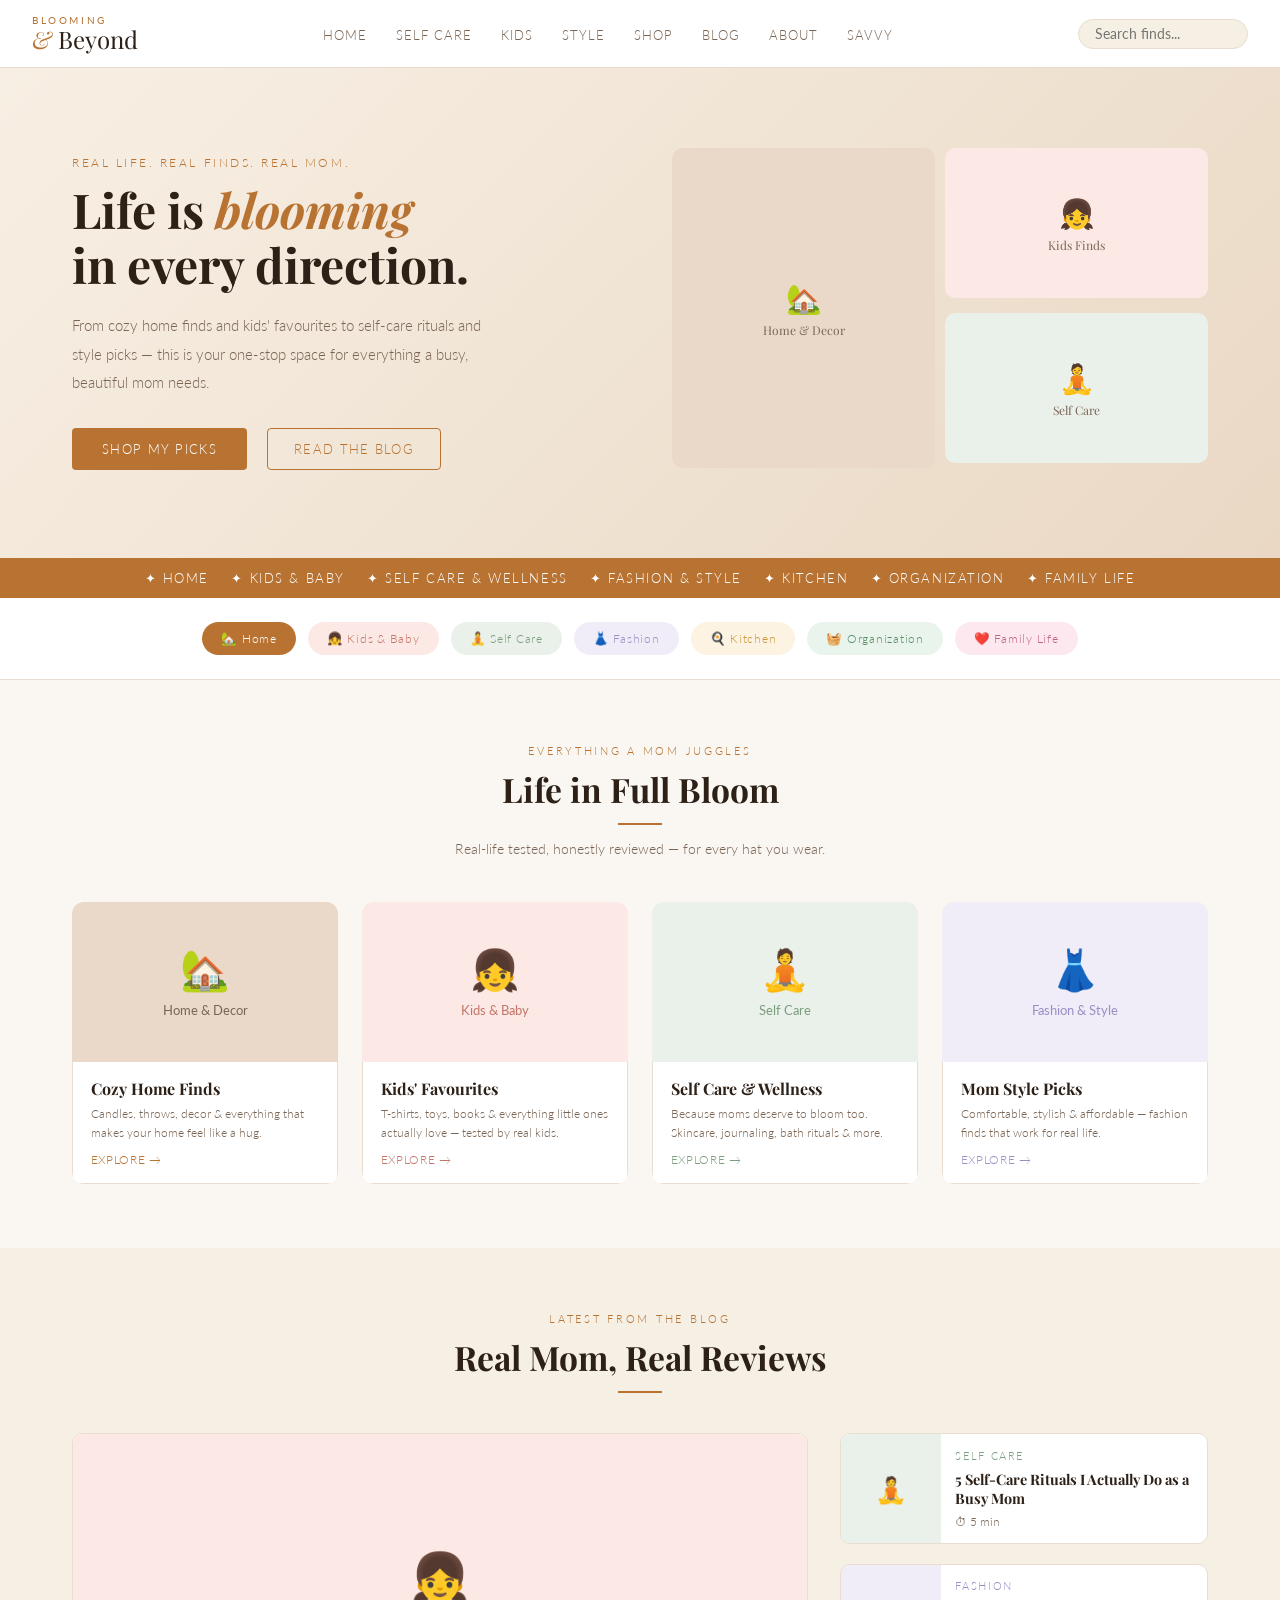
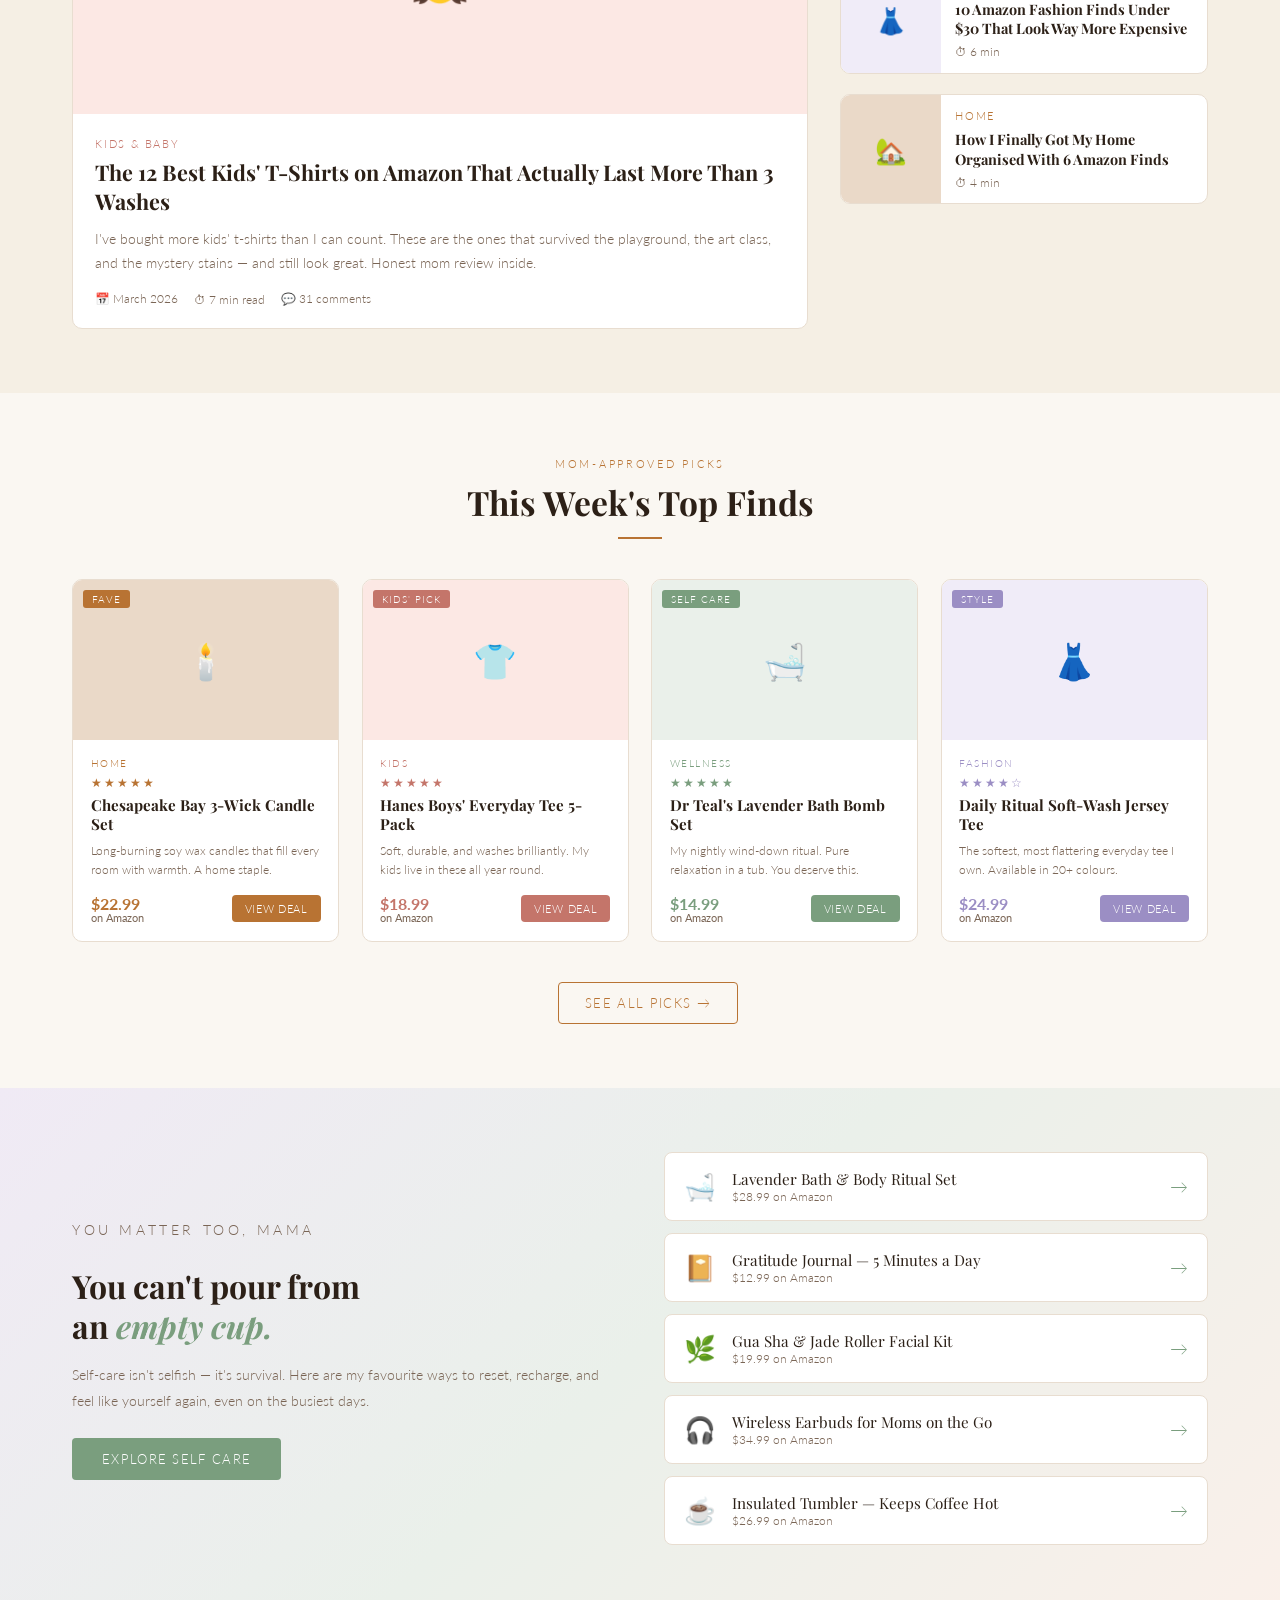
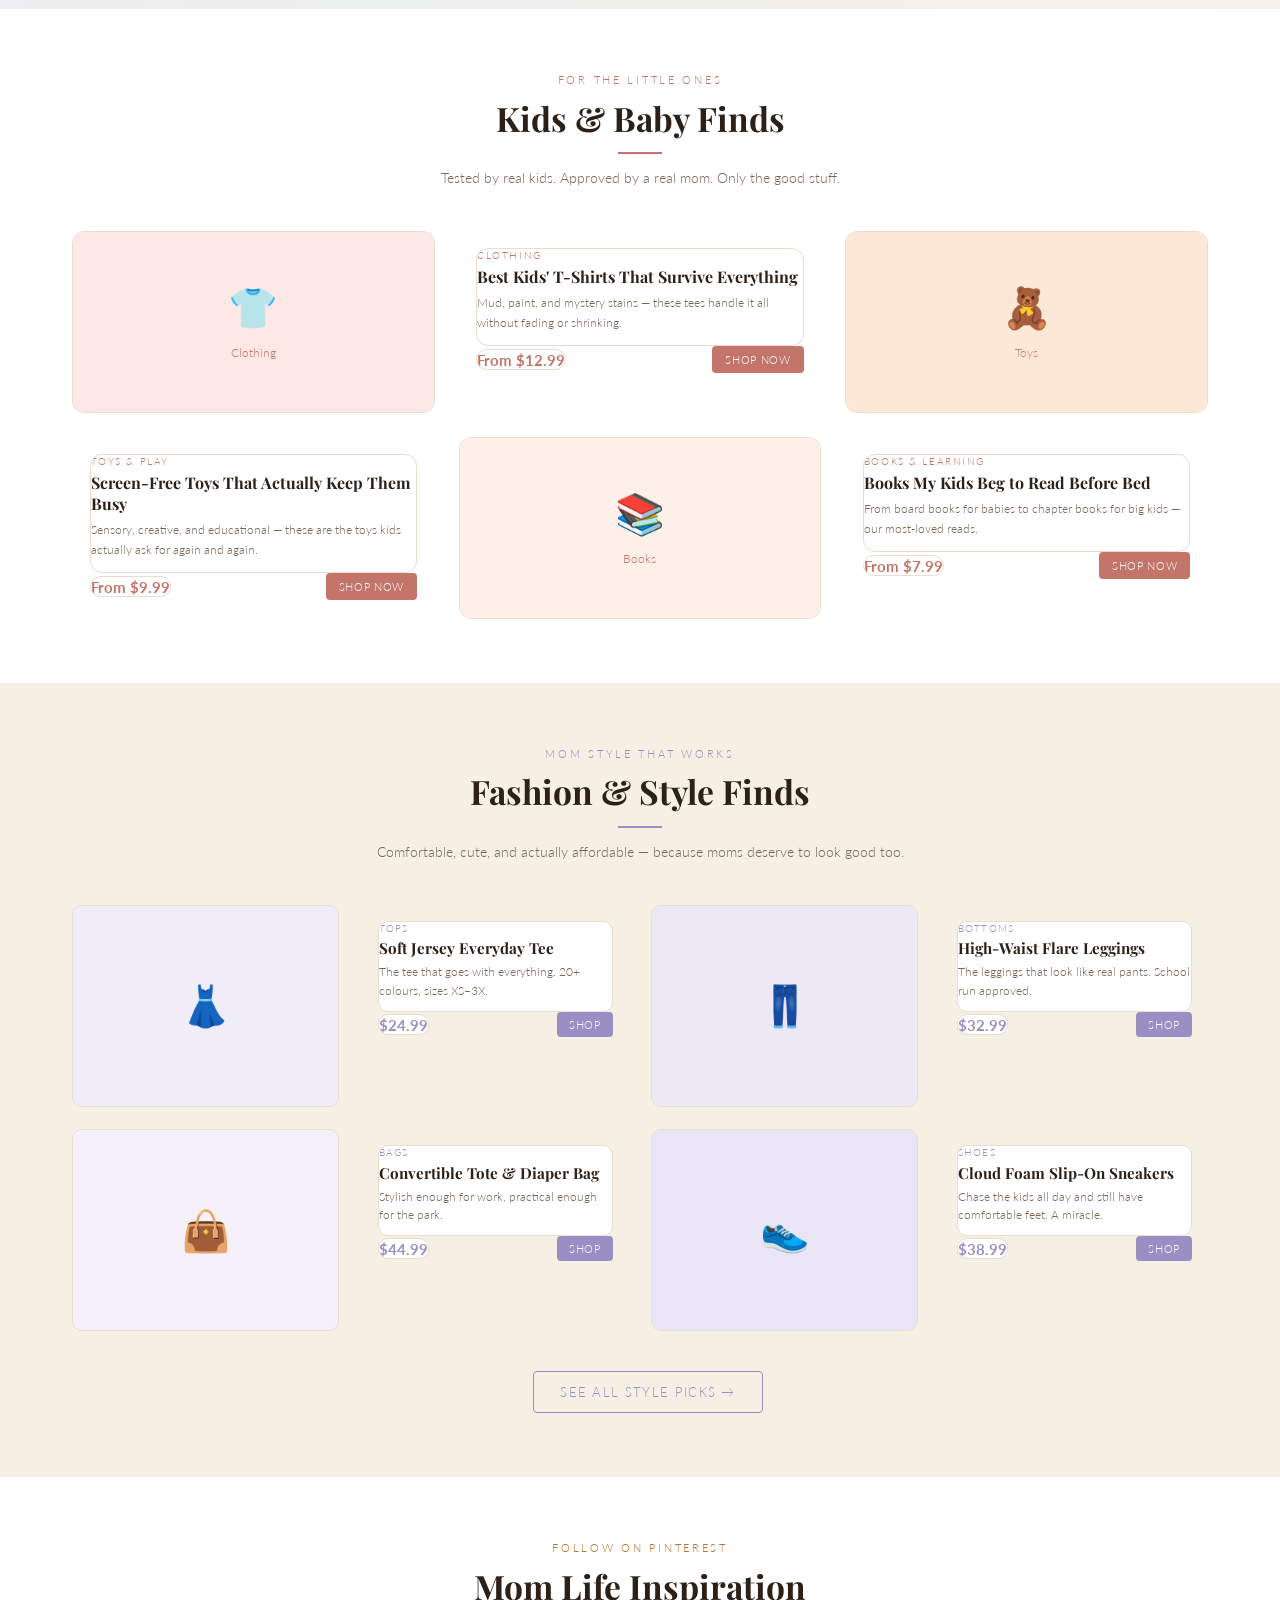
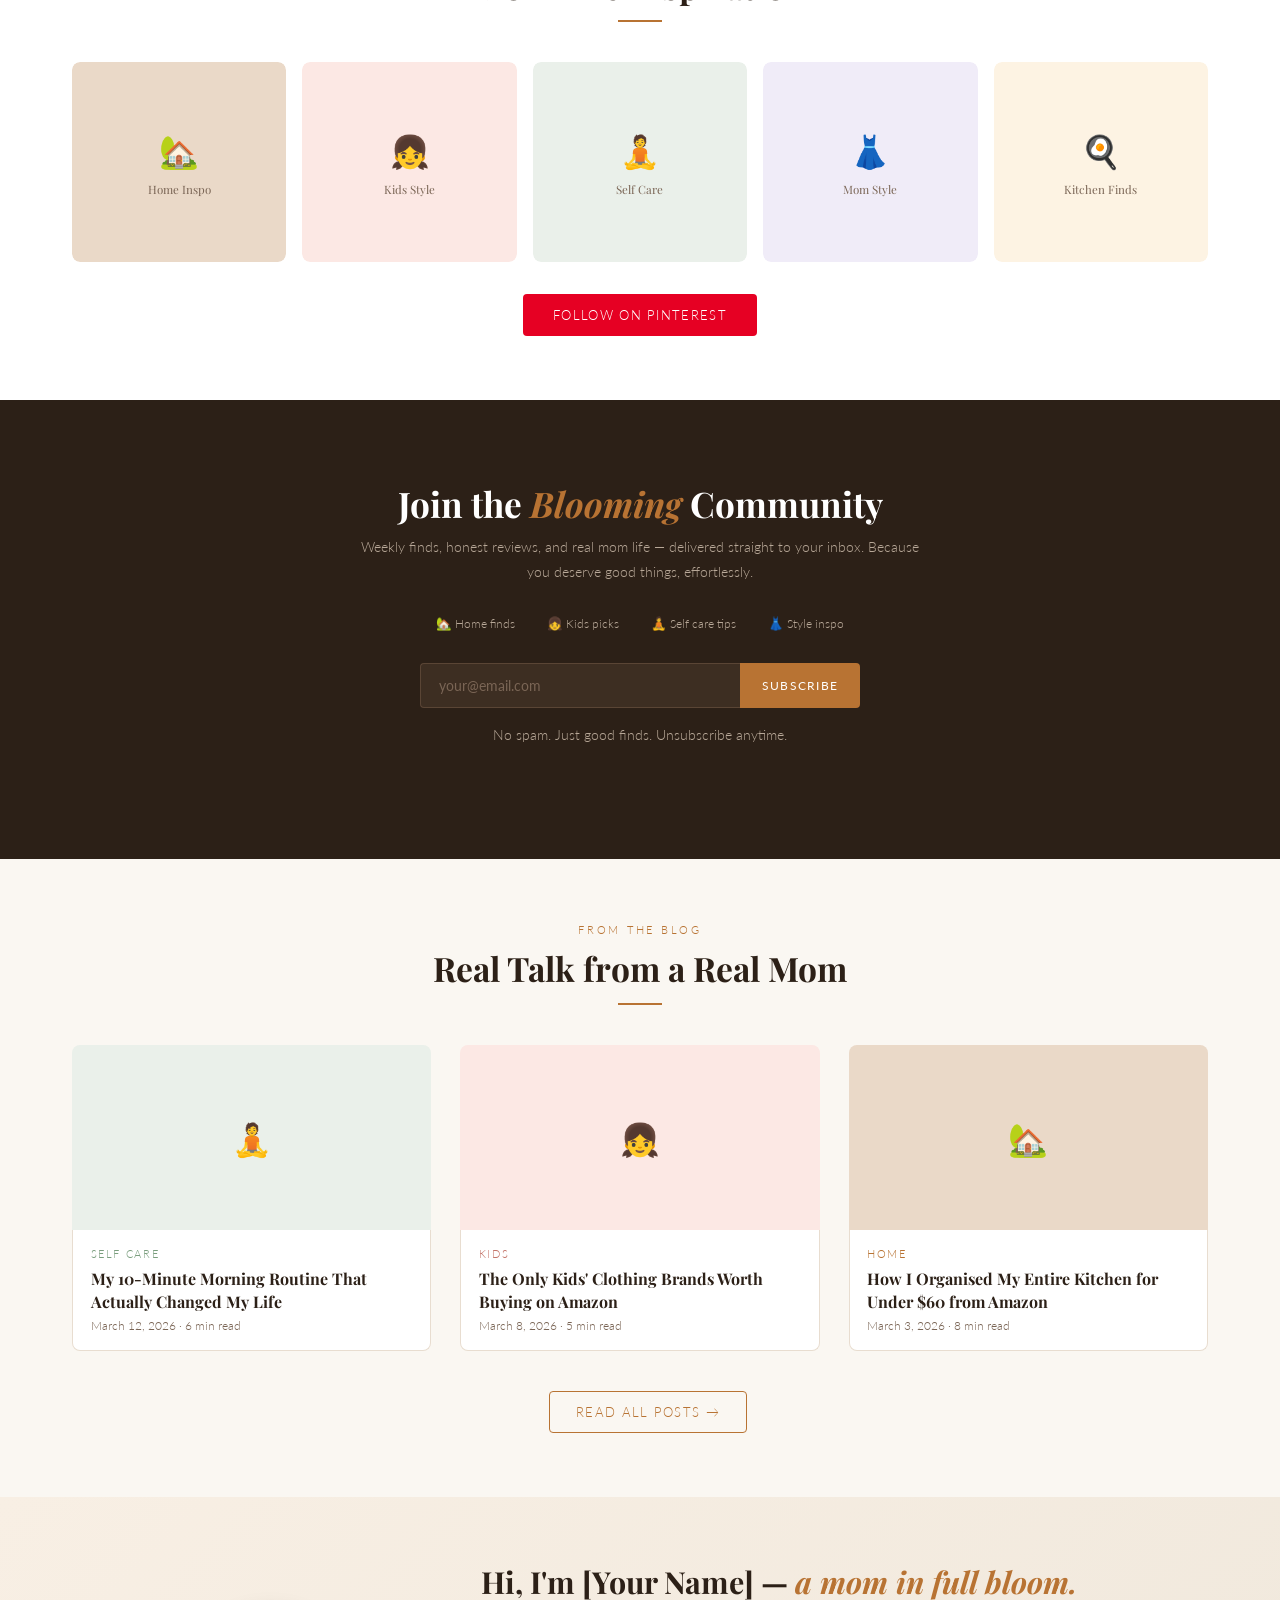
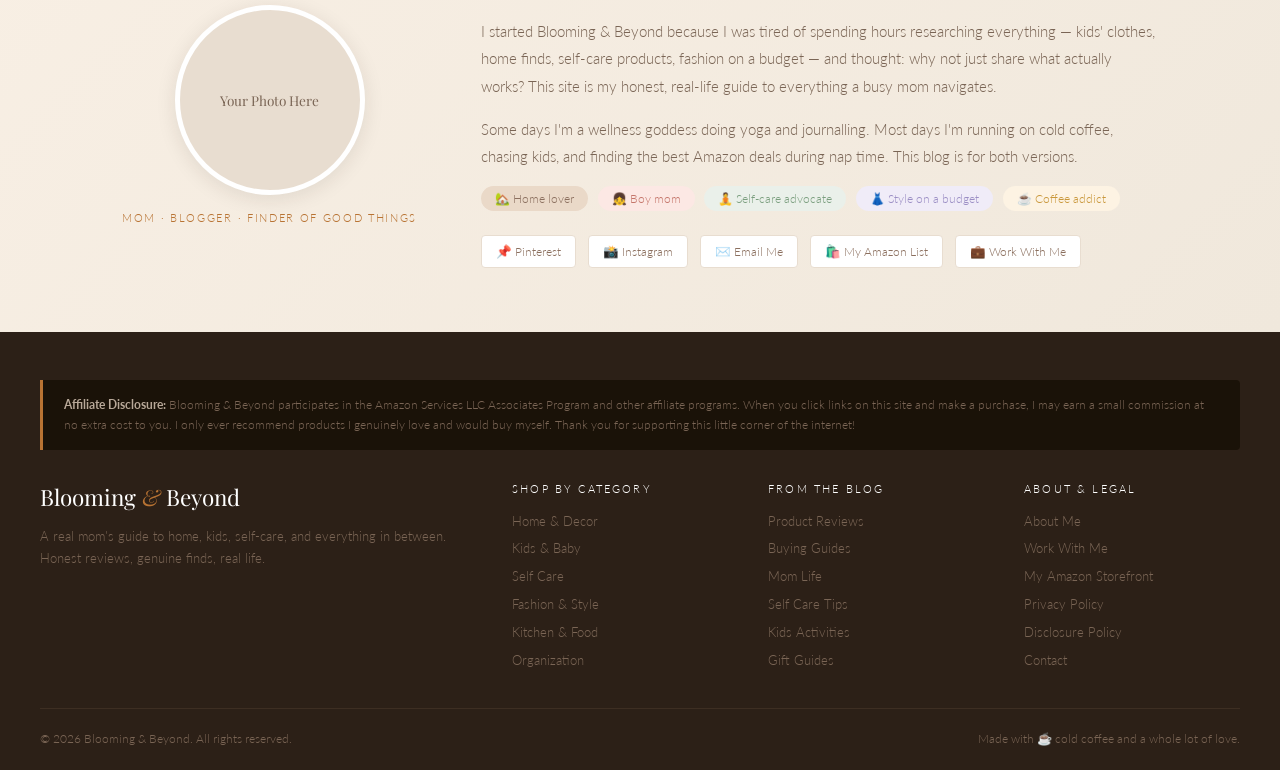
==== commit c0fc3081: "Update index.html" ====
--- a/index.html
+++ b/index.html
@@ -241,6 +241,7 @@
     <li><a href="#products">Shop</a></li>
     <li><a href="#blog">Blog</a></li>
     <li><a href="#about">About</a></li>
+    <li><a href="#about">Savvy</a></li>
   </ul>
   <input class="nav-search" type="text" placeholder="Search finds...">
 </nav>
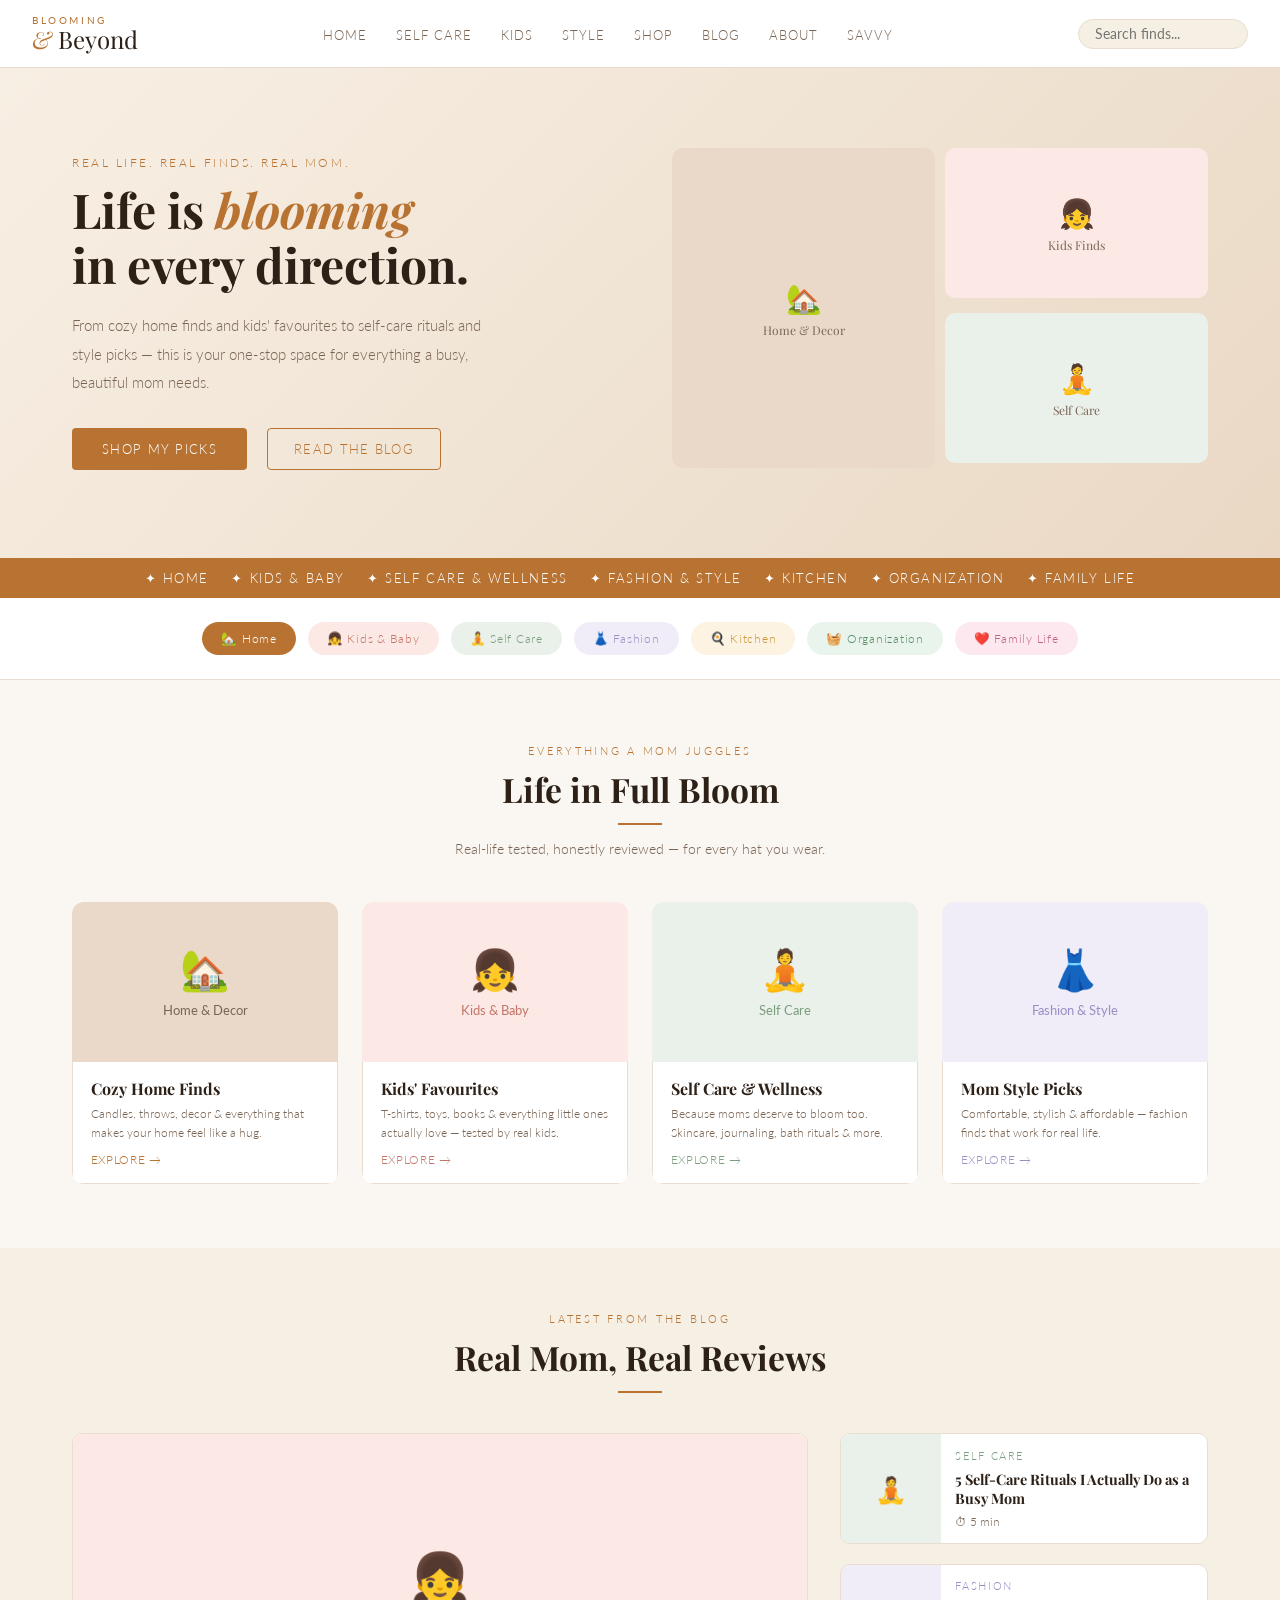
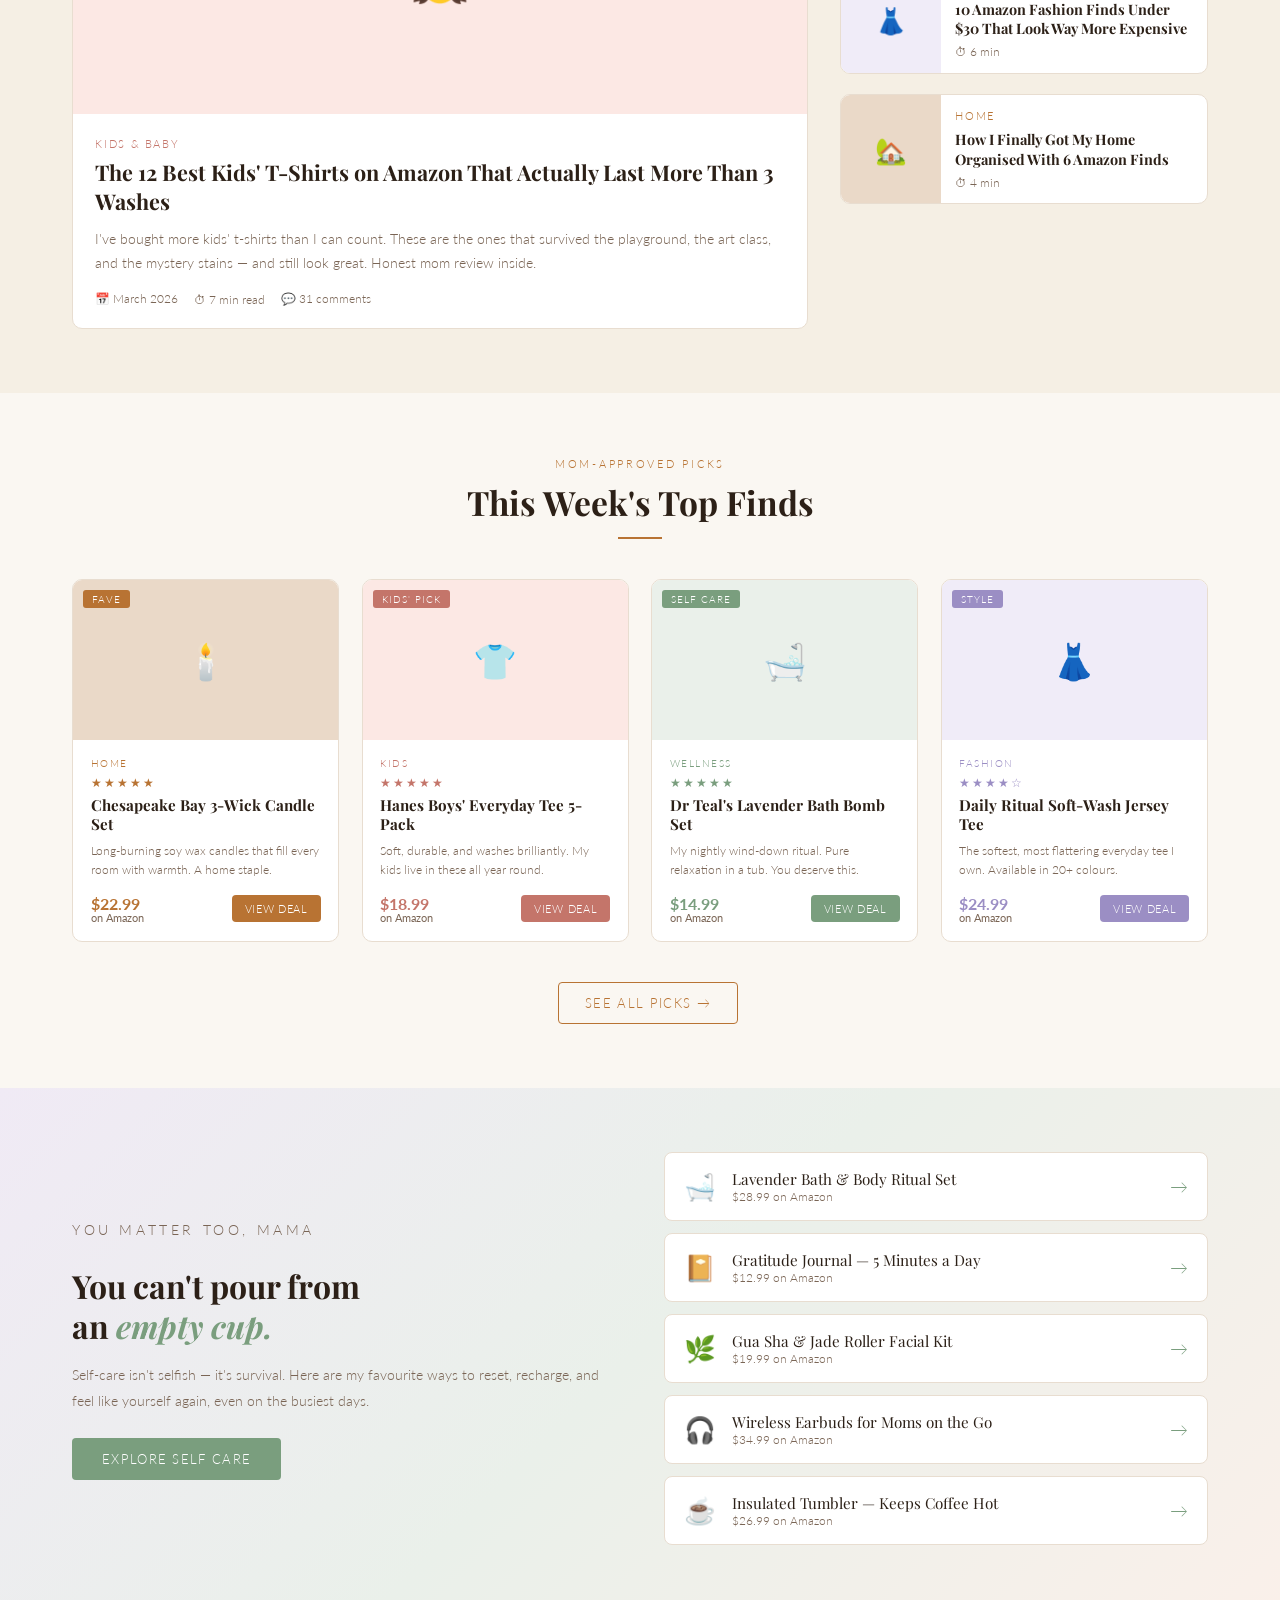
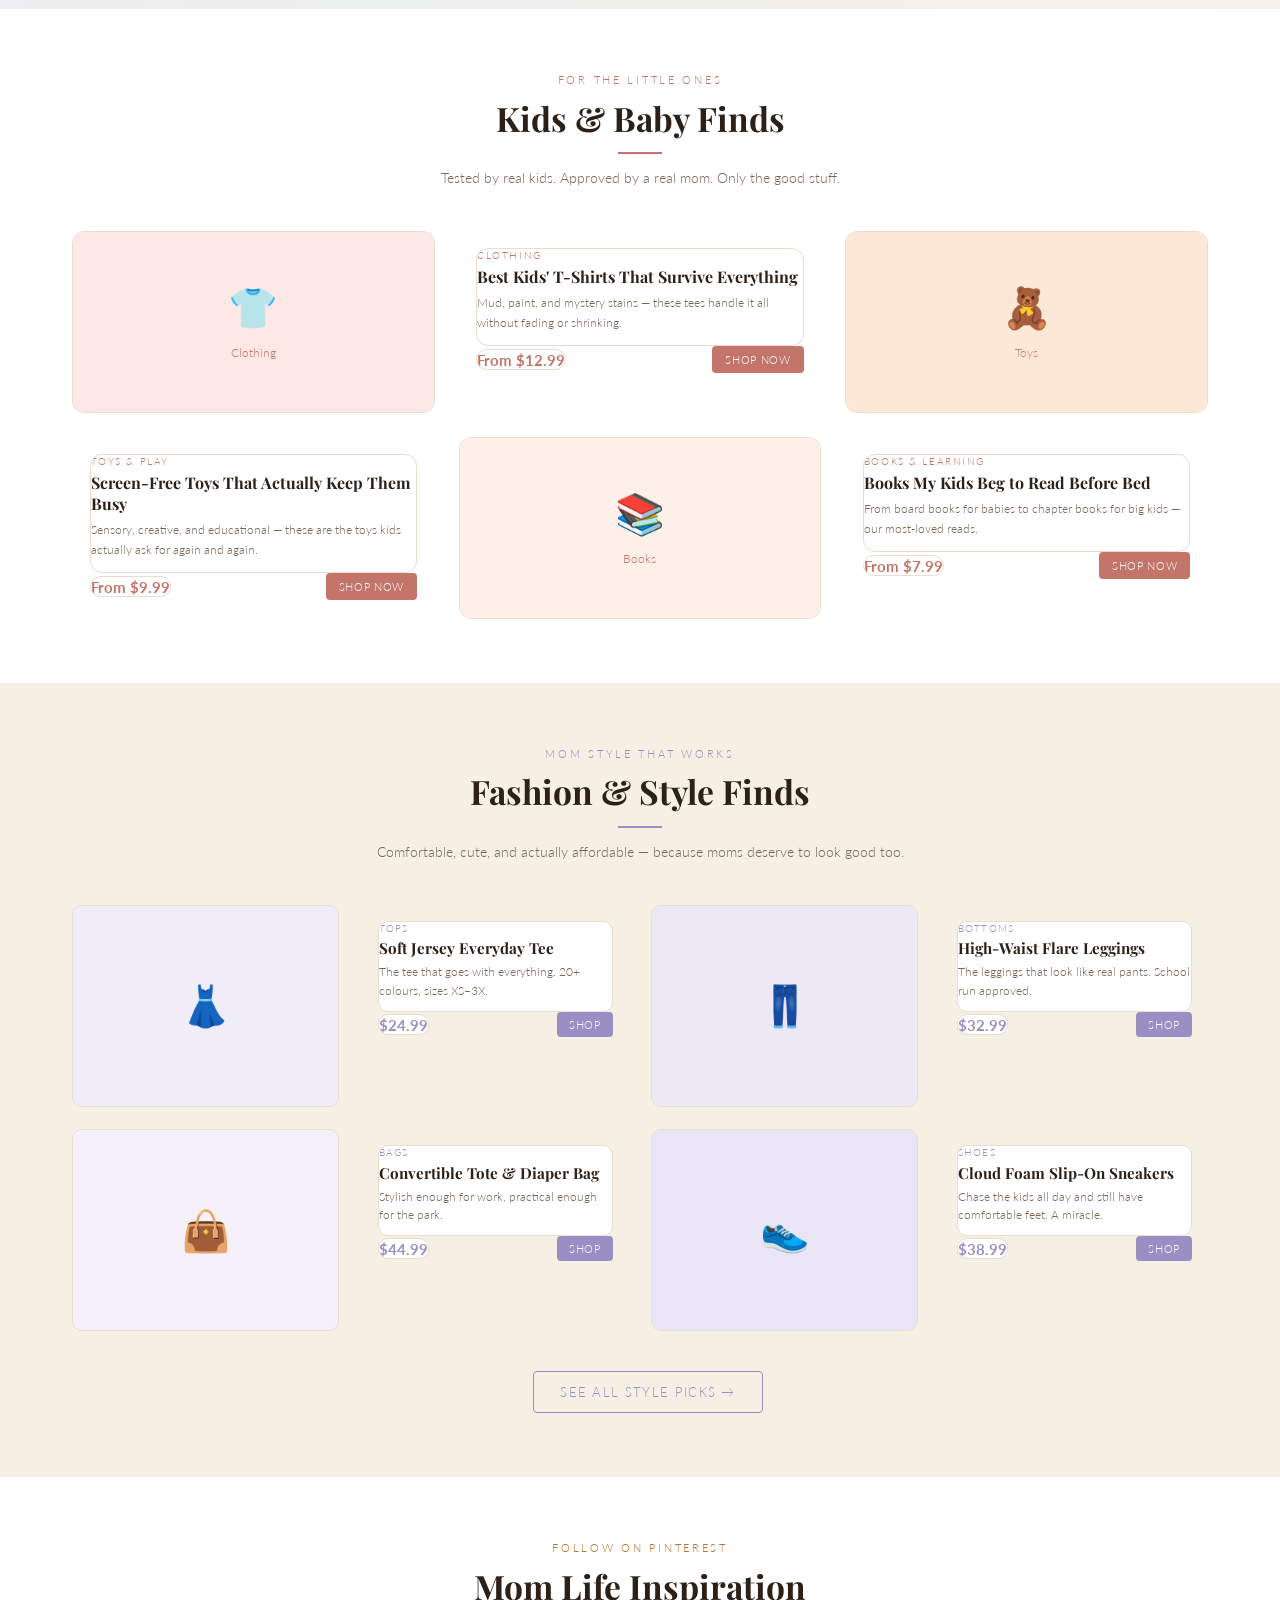
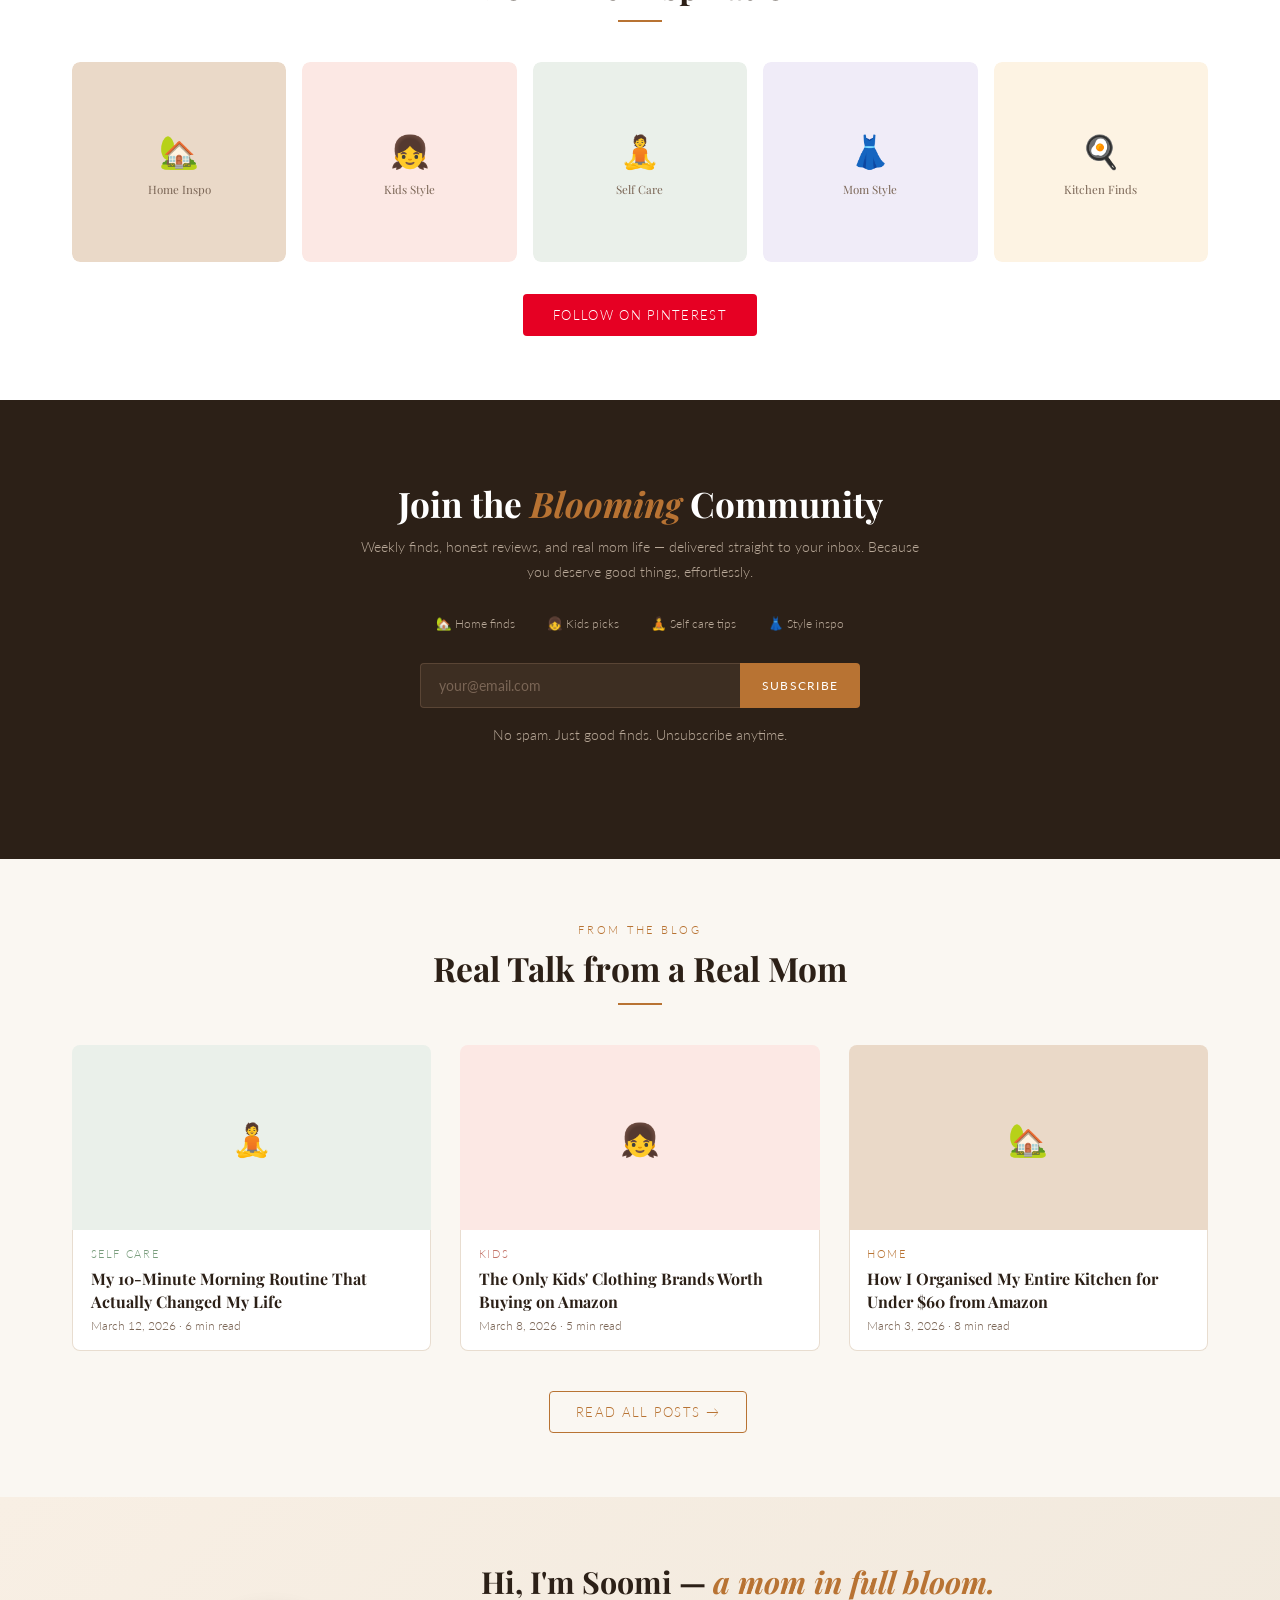
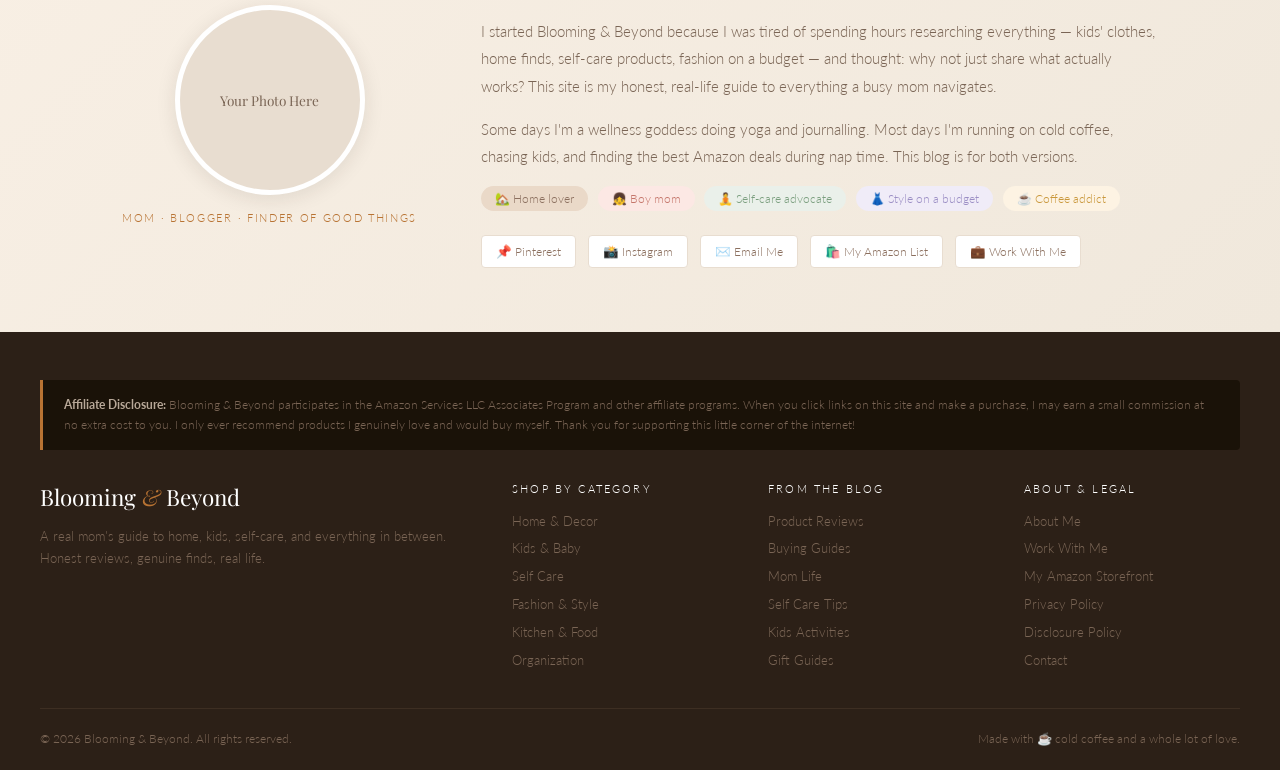
==== commit 0c1fe7cf: "Update index.html" ====
--- a/index.html
+++ b/index.html
@@ -241,7 +241,7 @@
     <li><a href="#products">Shop</a></li>
     <li><a href="#blog">Blog</a></li>
     <li><a href="#about">About</a></li>
-    <li><a href="#about">Savvy</a></li>
+    <li><a href="#Savvy">Savvy</a></li>
   </ul>
   <input class="nav-search" type="text" placeholder="Search finds...">
 </nav>
@@ -625,7 +625,7 @@
       <span class="about-role">Mom · Blogger · Finder of Good Things</span>
     </div>
     <div class="about-text">
-      <h3>Hi, I'm [Your Name] — <em>a mom in full bloom.</em></h3>
+      <h3>Hi, I'm Soomi — <em>a mom in full bloom.</em></h3>
       <p>I started Blooming & Beyond because I was tired of spending hours researching everything — kids' clothes, home finds, self-care products, fashion on a budget — and thought: why not just share what actually works? This site is my honest, real-life guide to everything a busy mom navigates.</p>
       <p>Some days I'm a wellness goddess doing yoga and journalling. Most days I'm running on cold coffee, chasing kids, and finding the best Amazon deals during nap time. This blog is for both versions.</p>
       <div class="life-tags">
